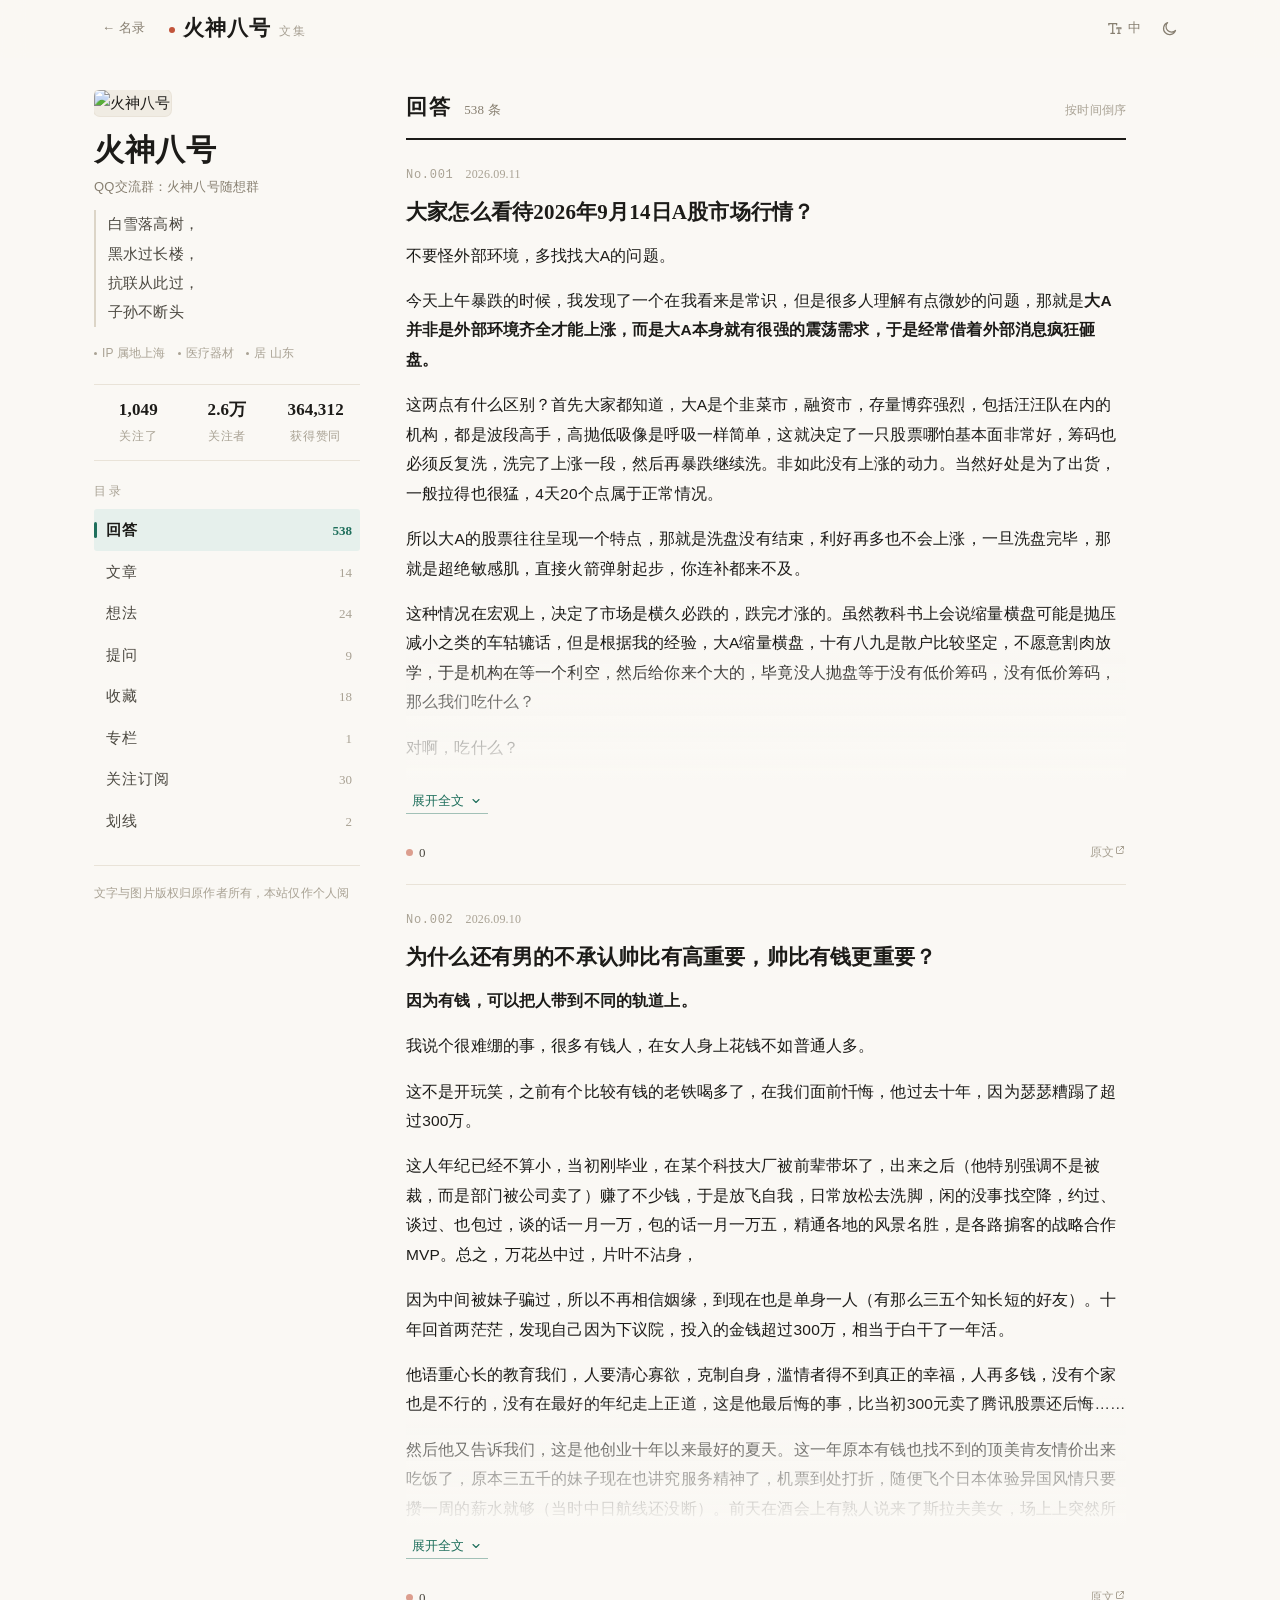
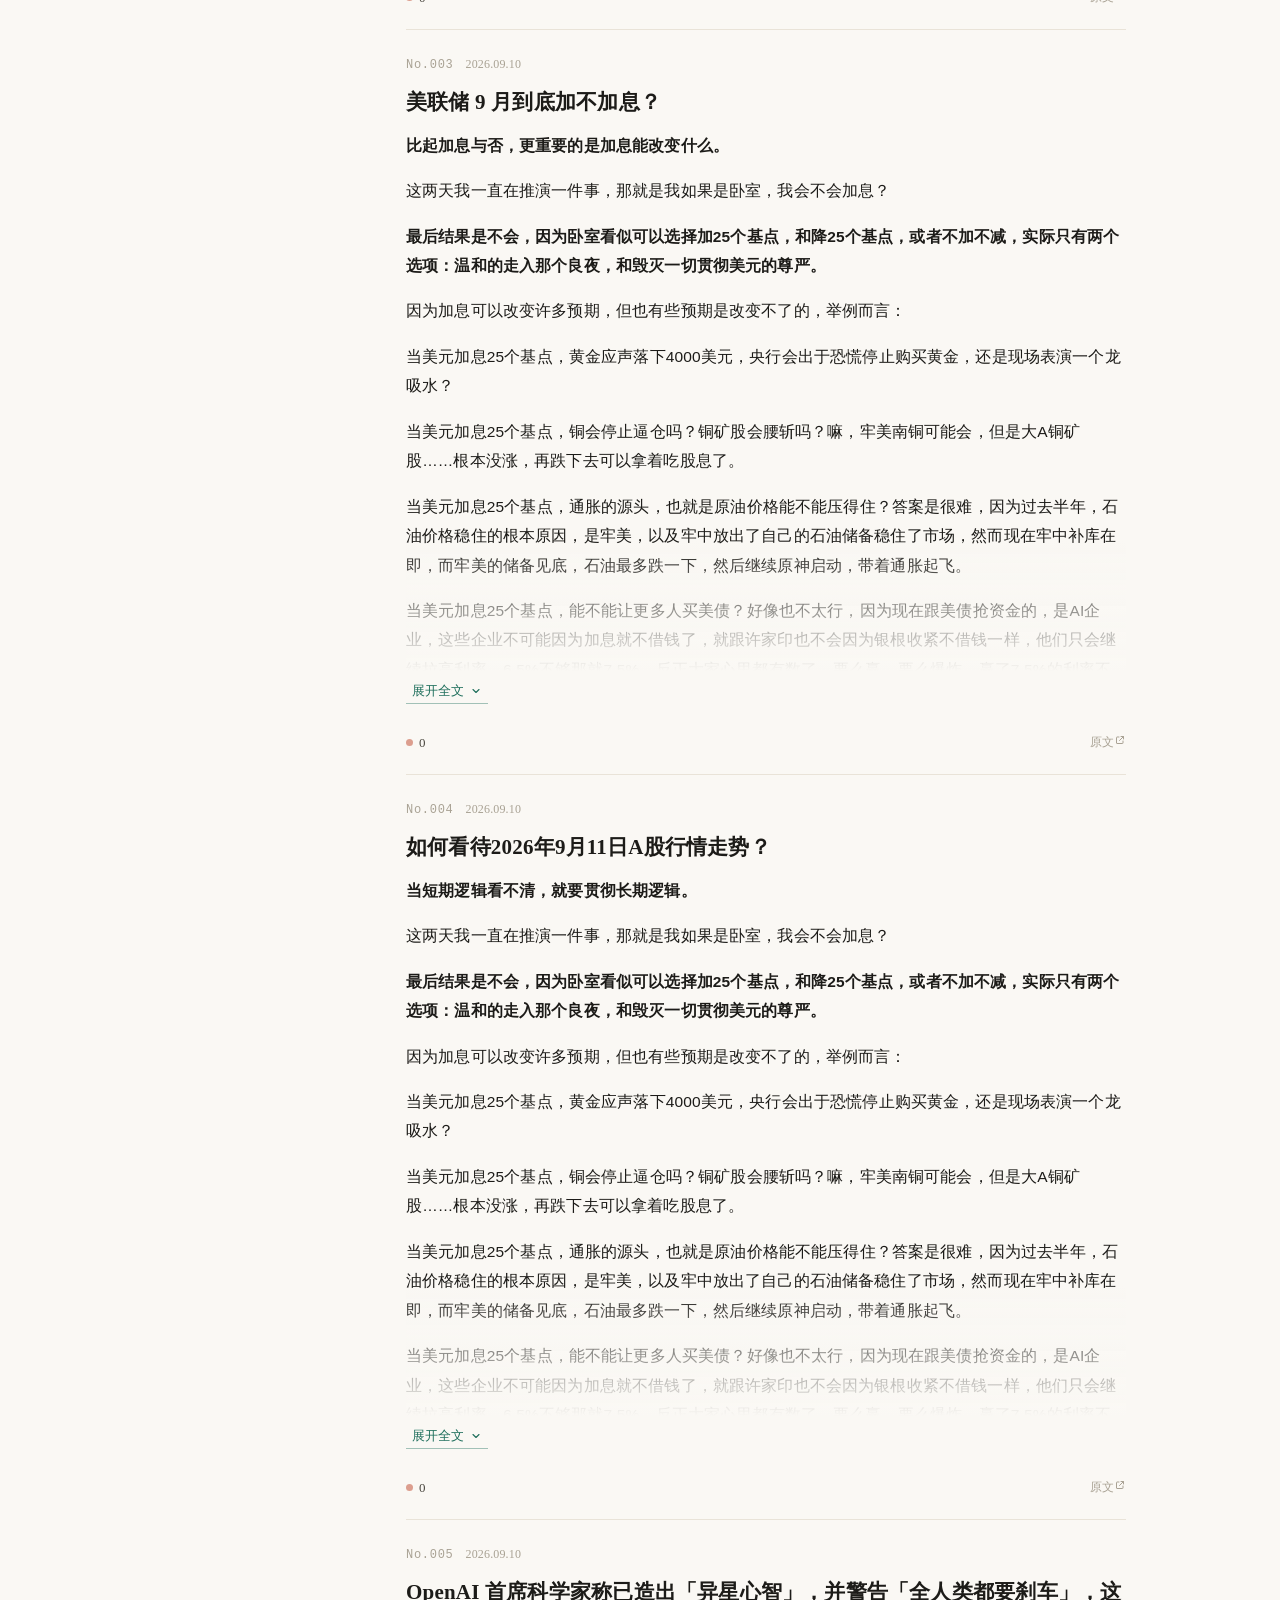
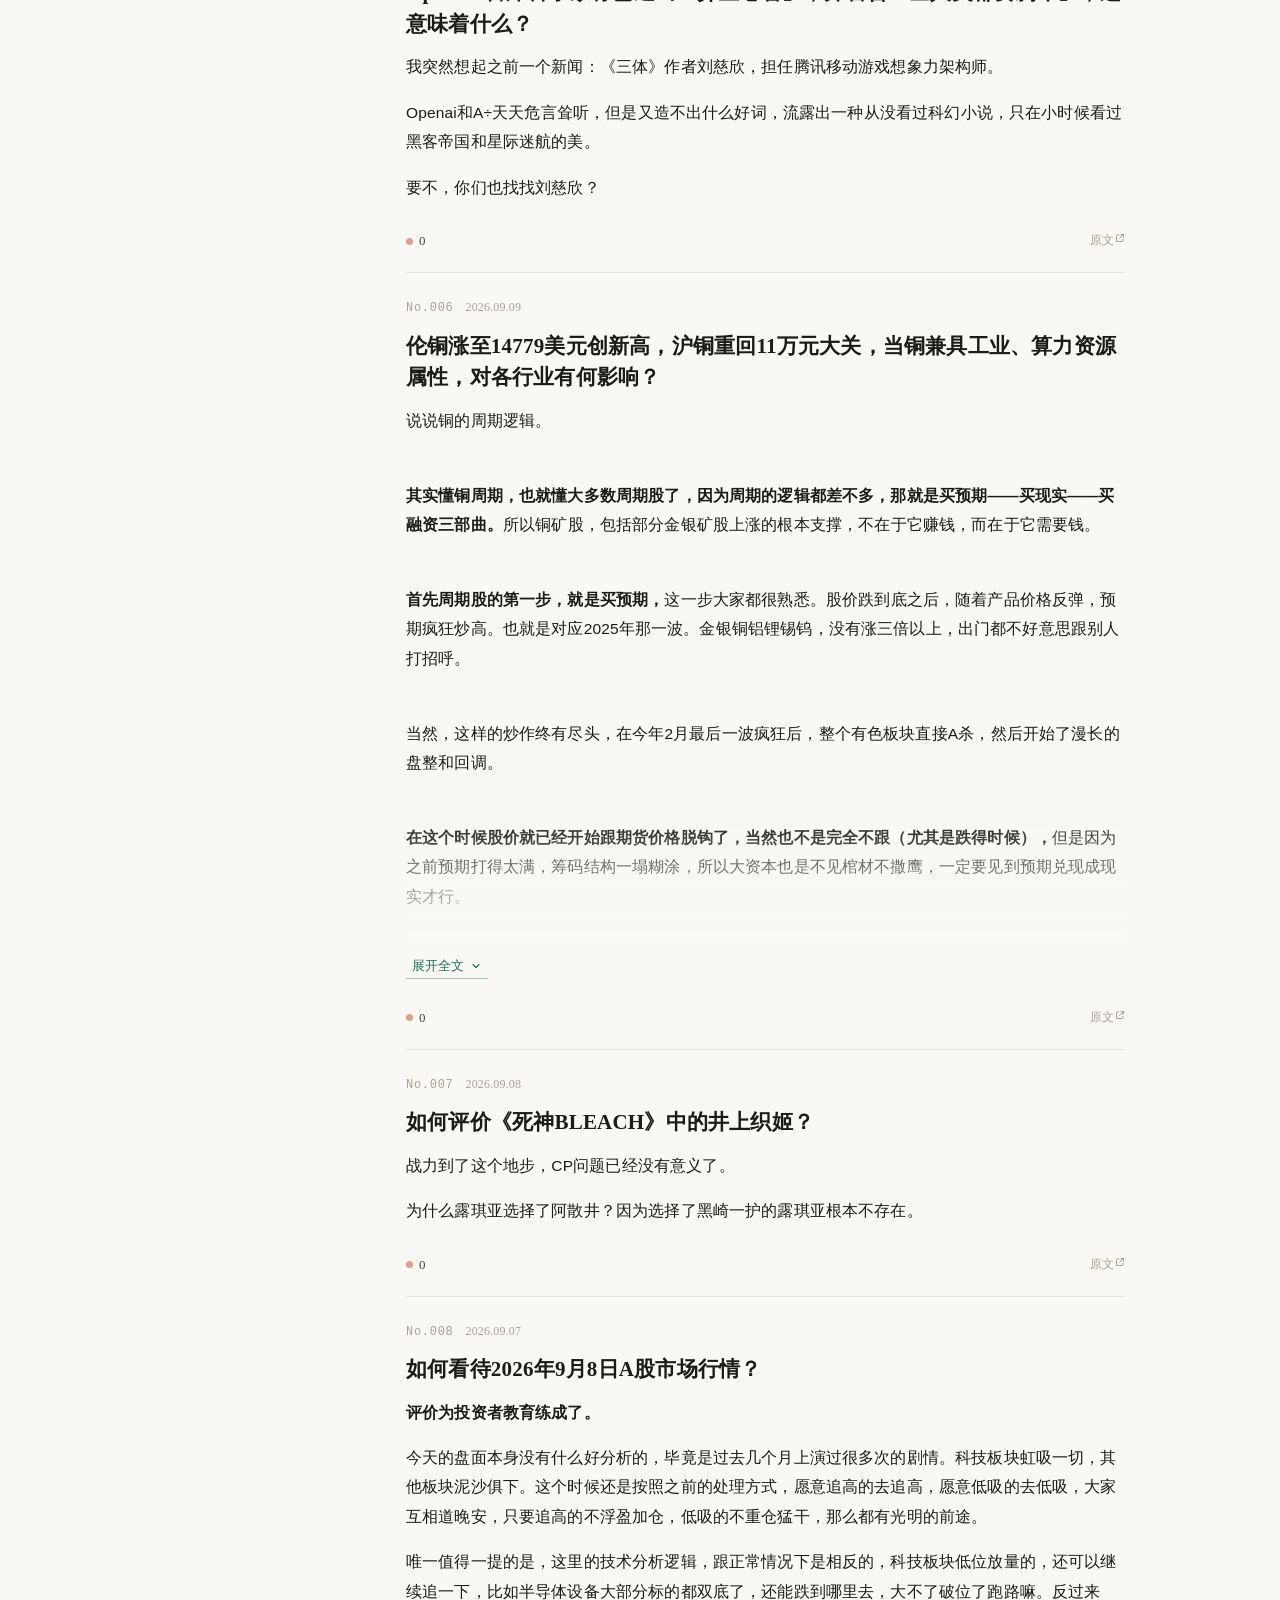
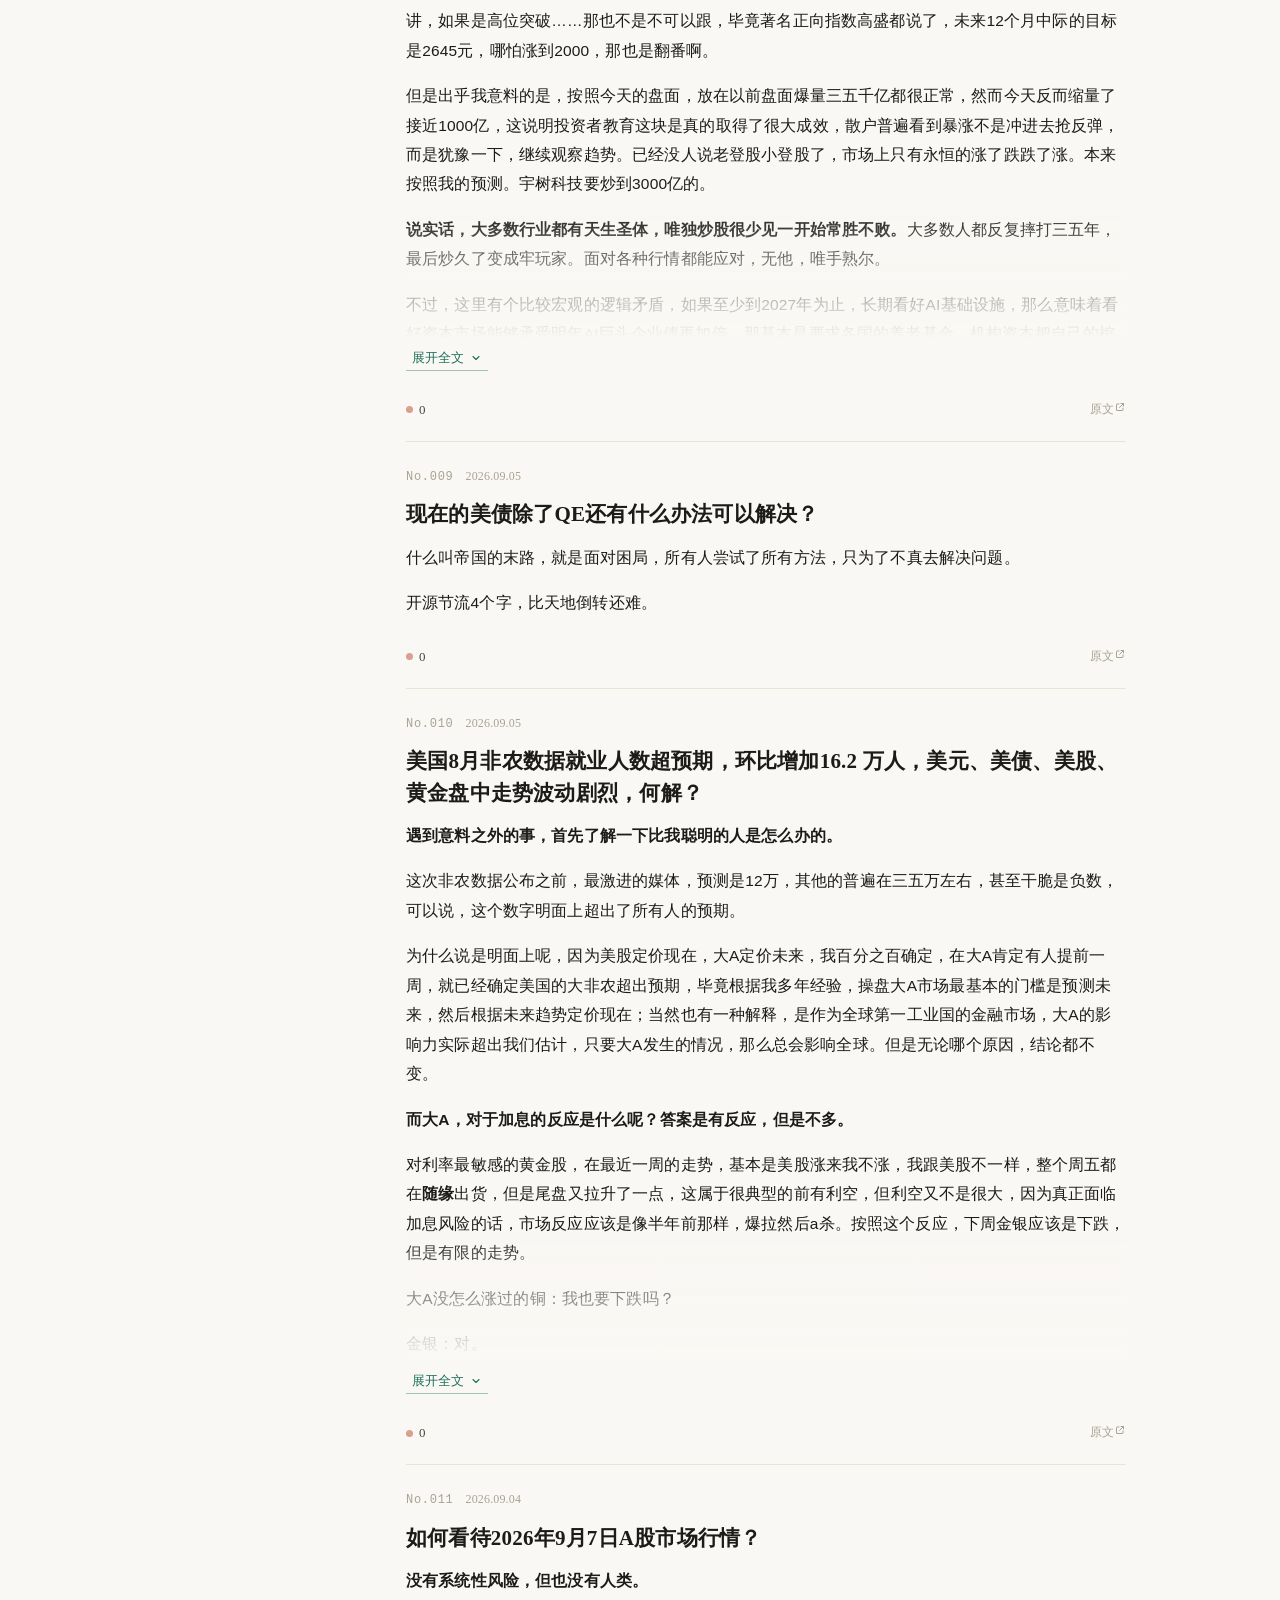
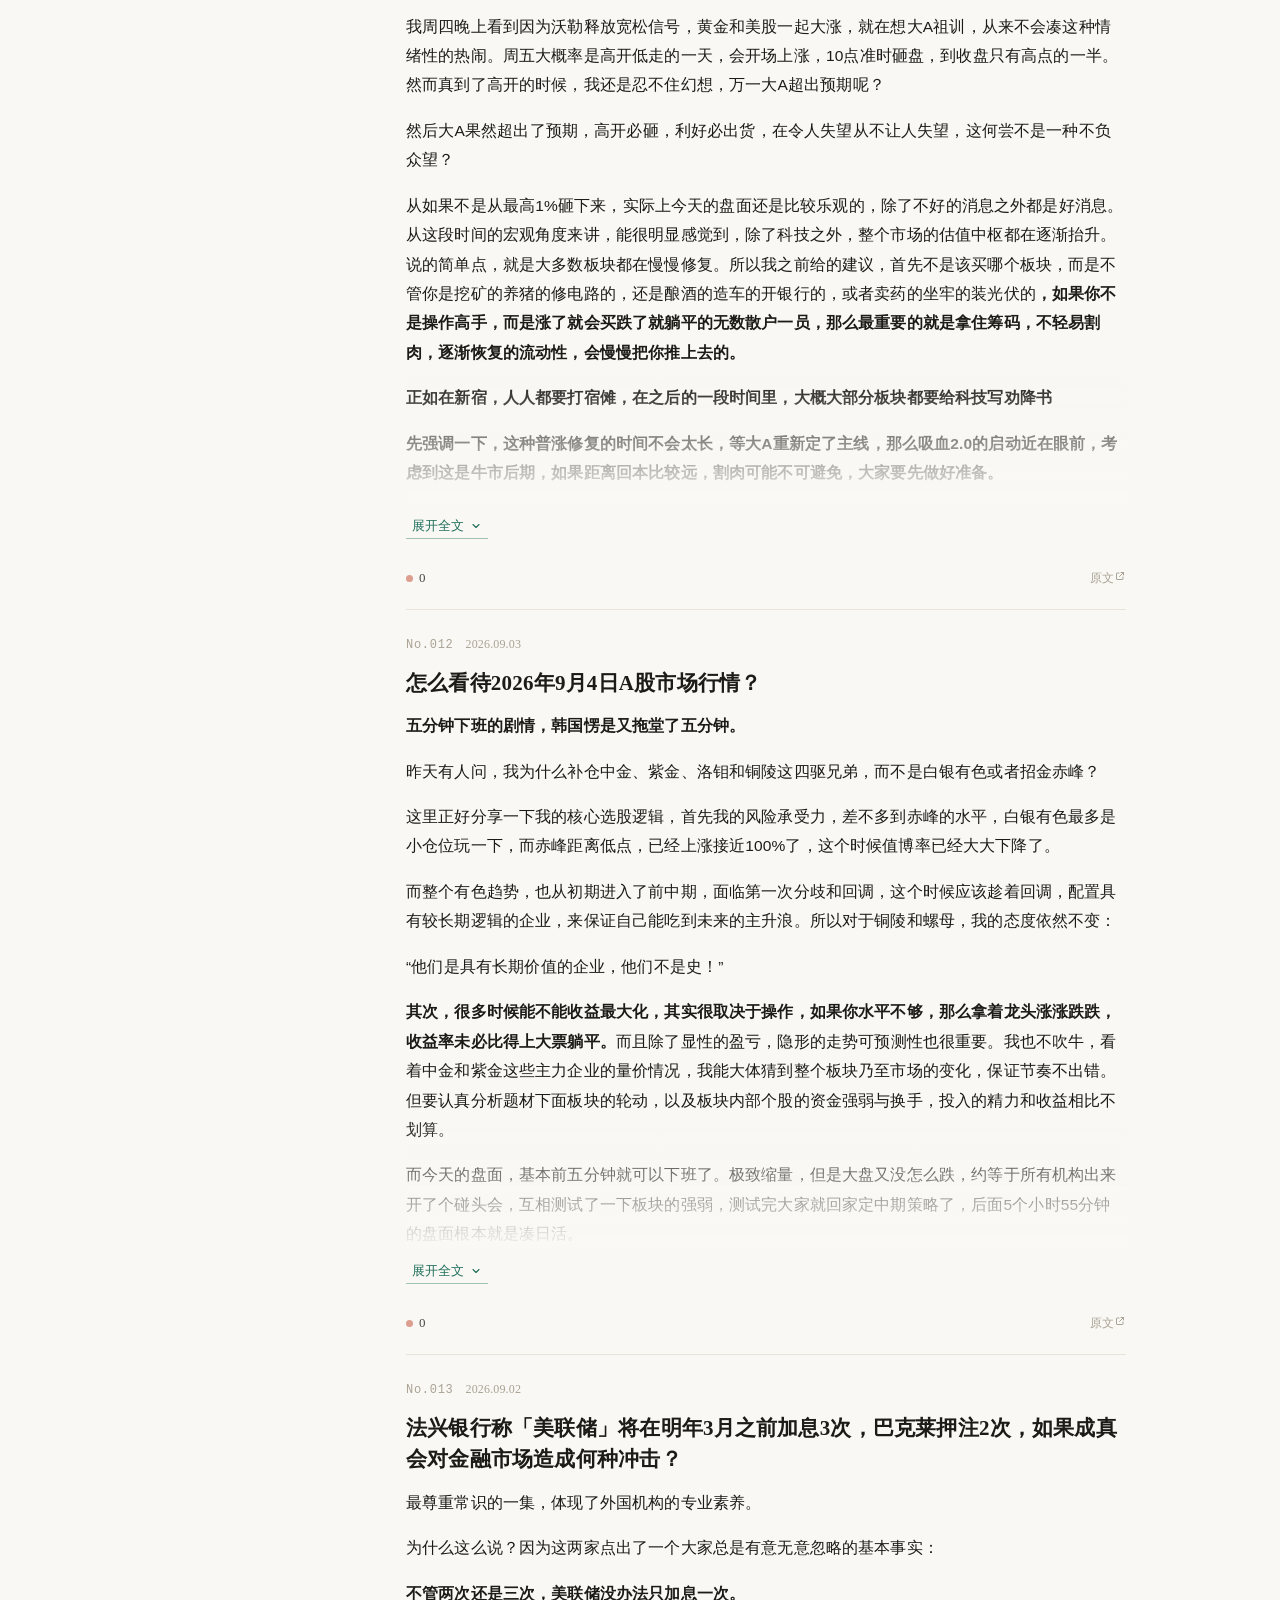
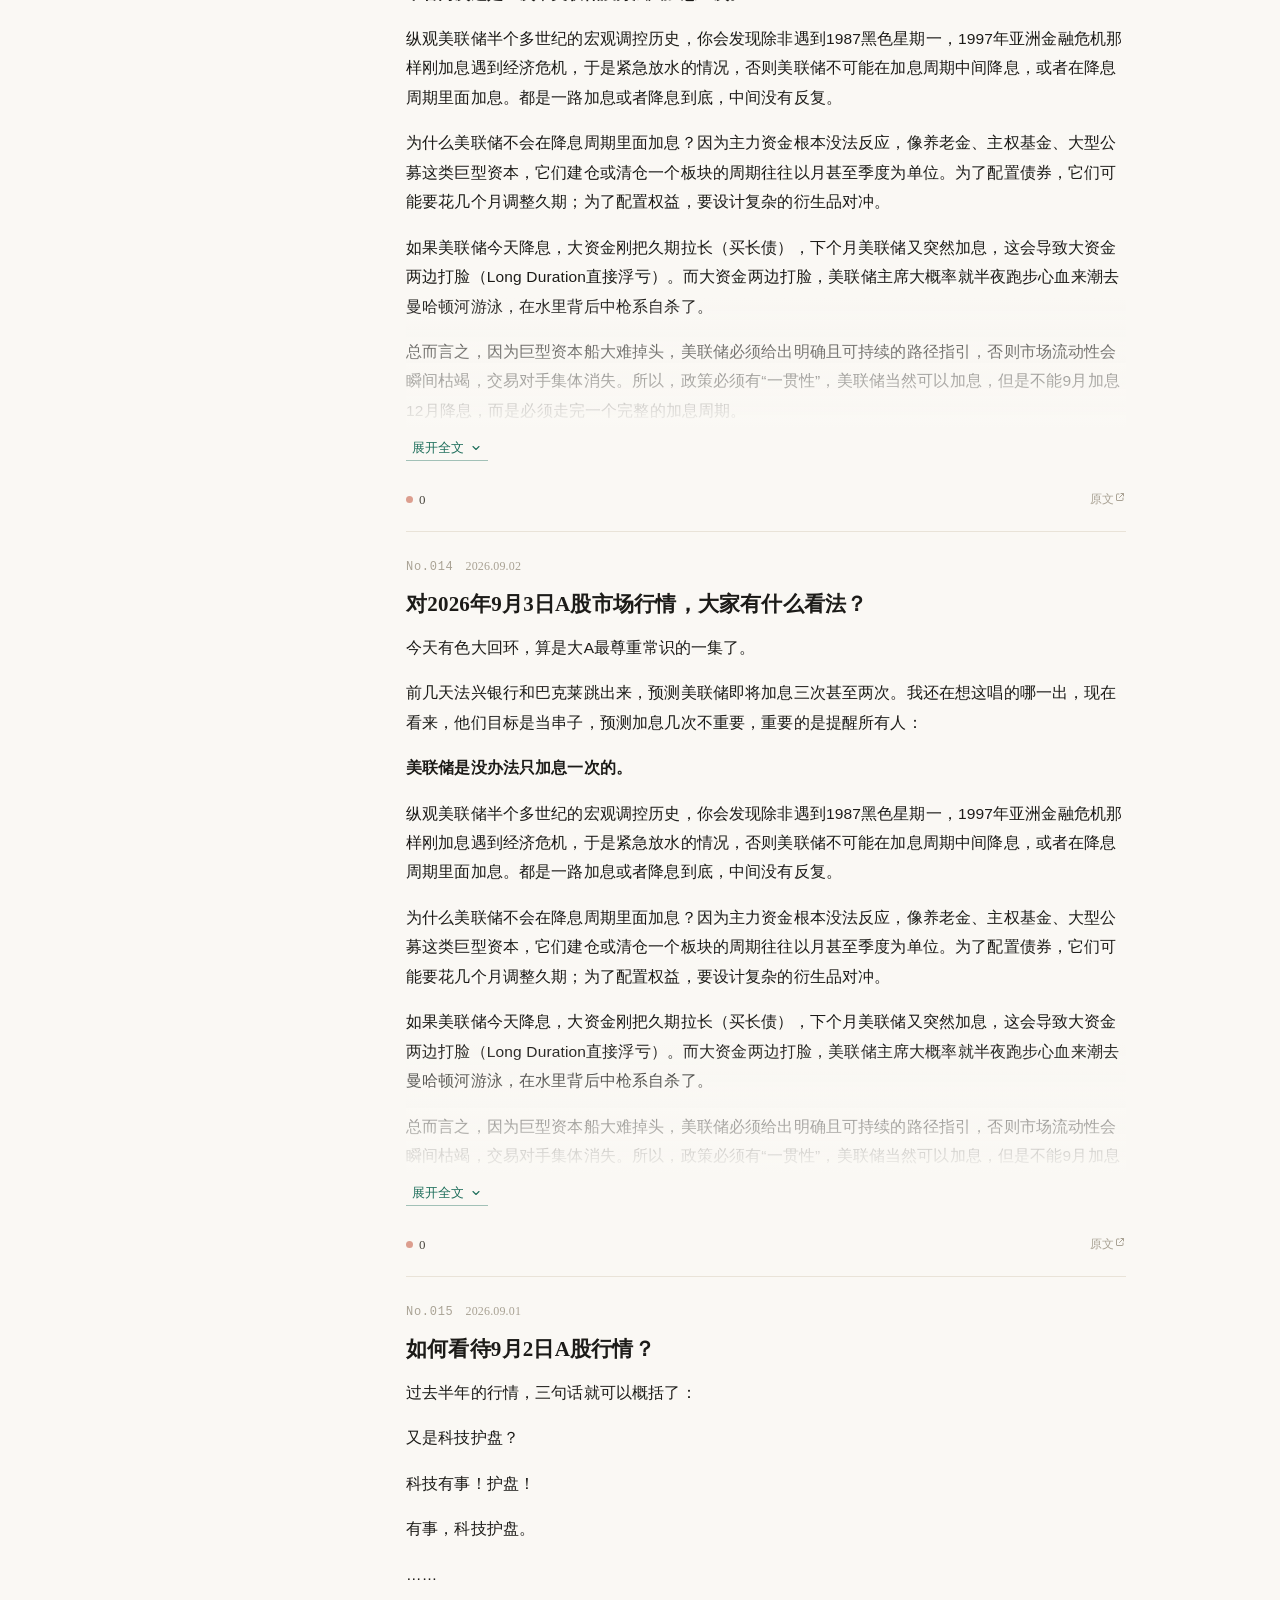
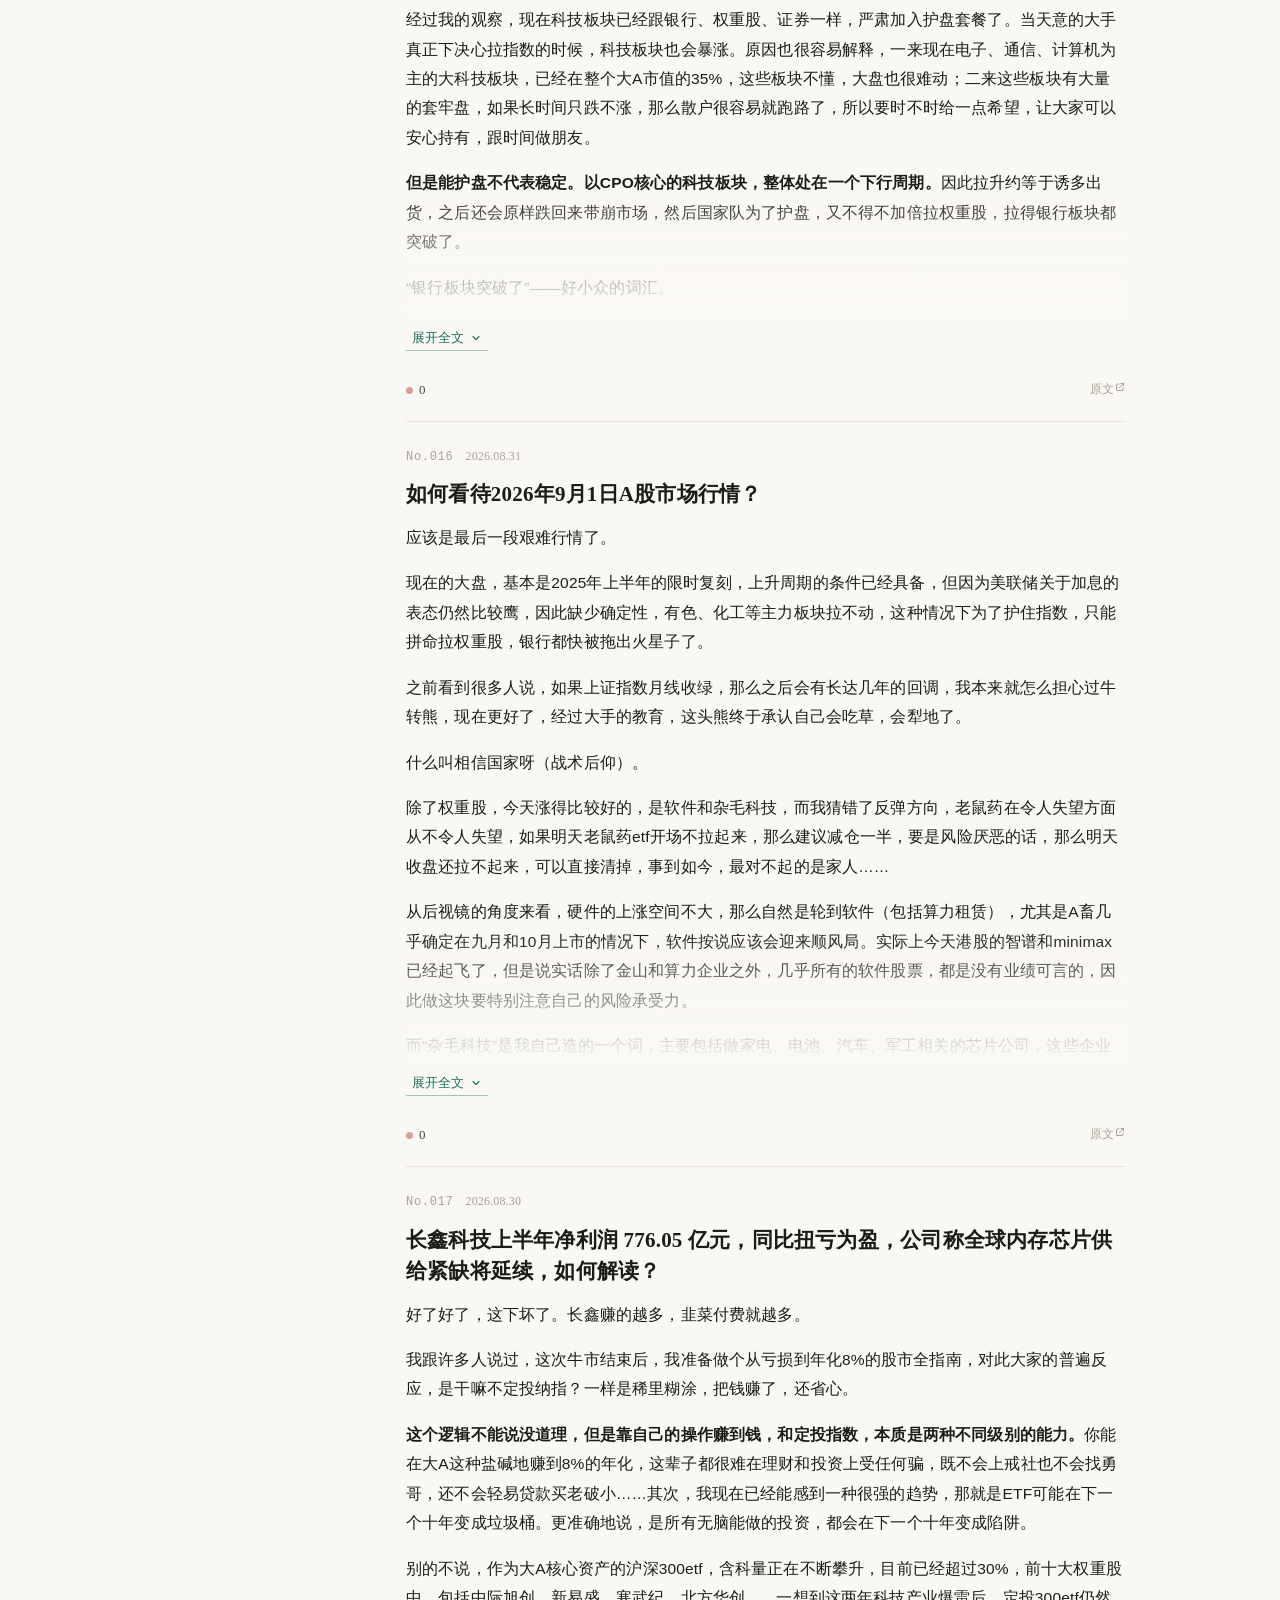
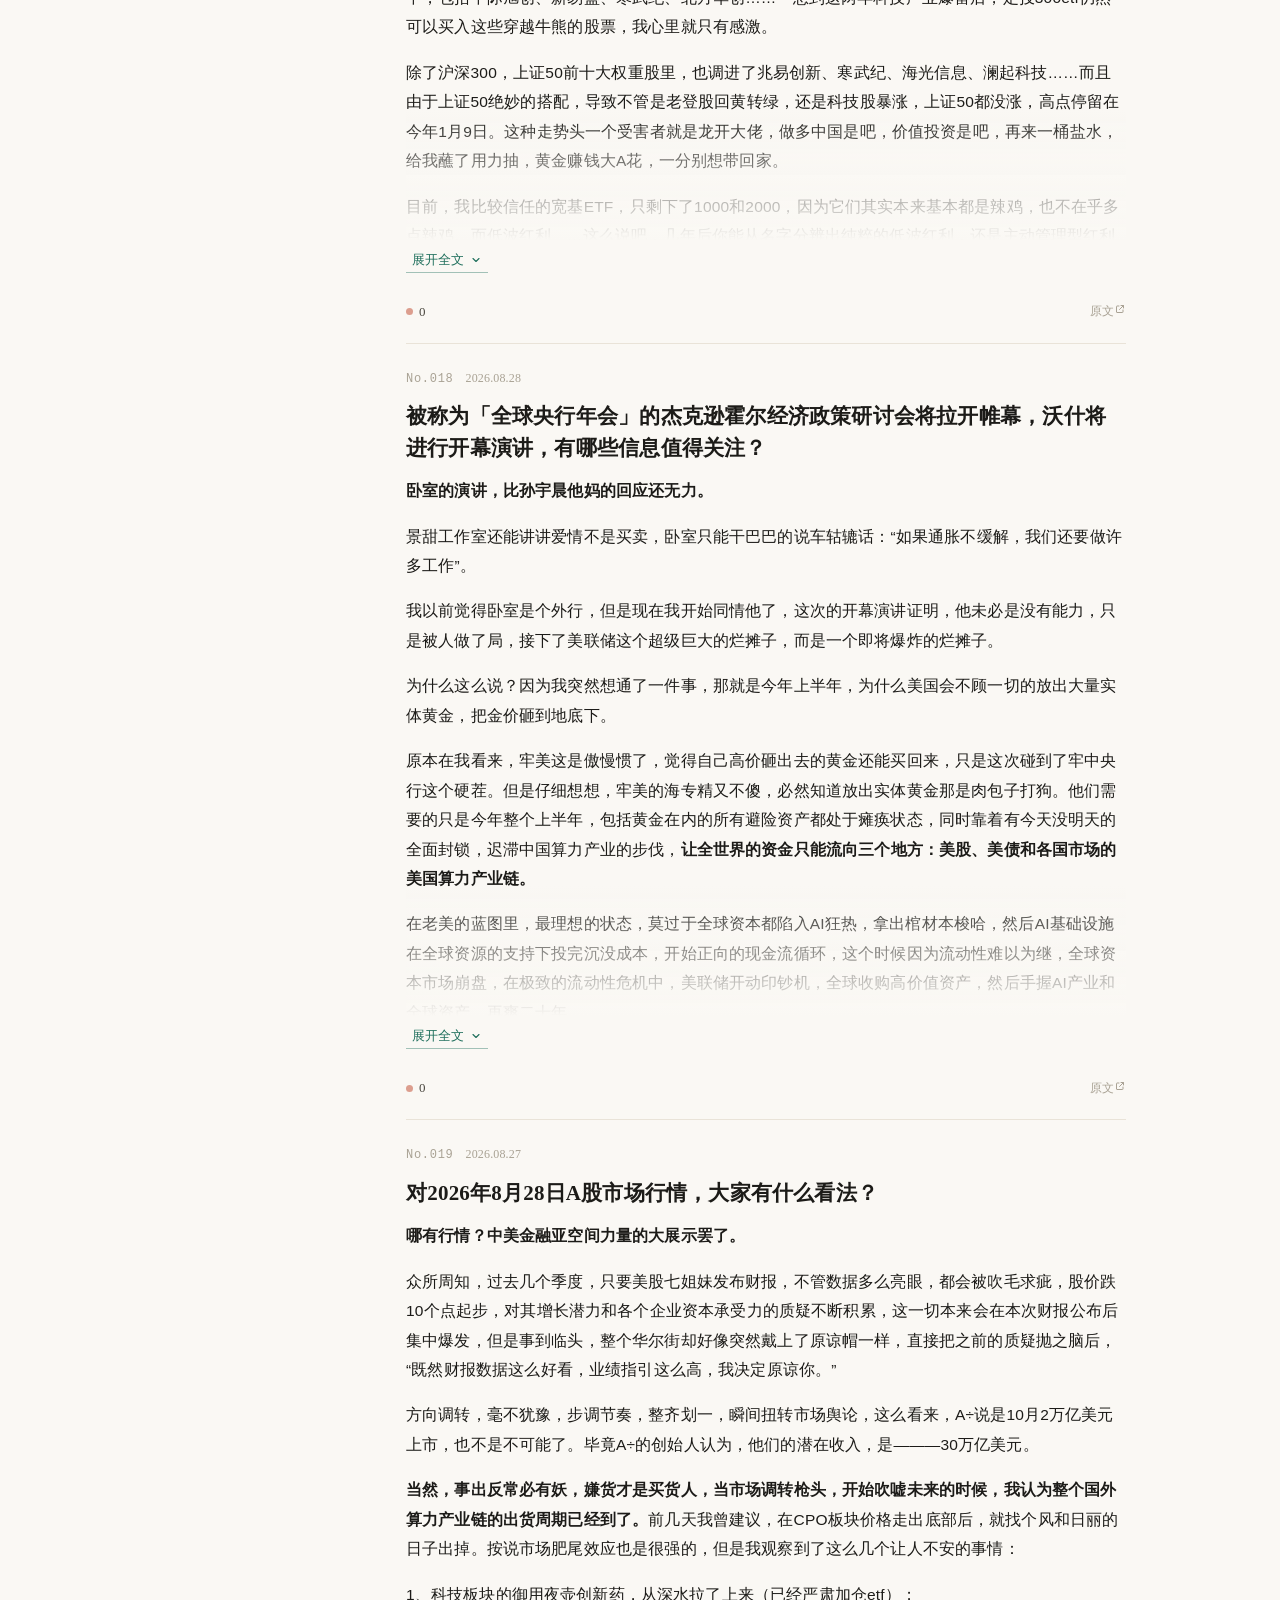
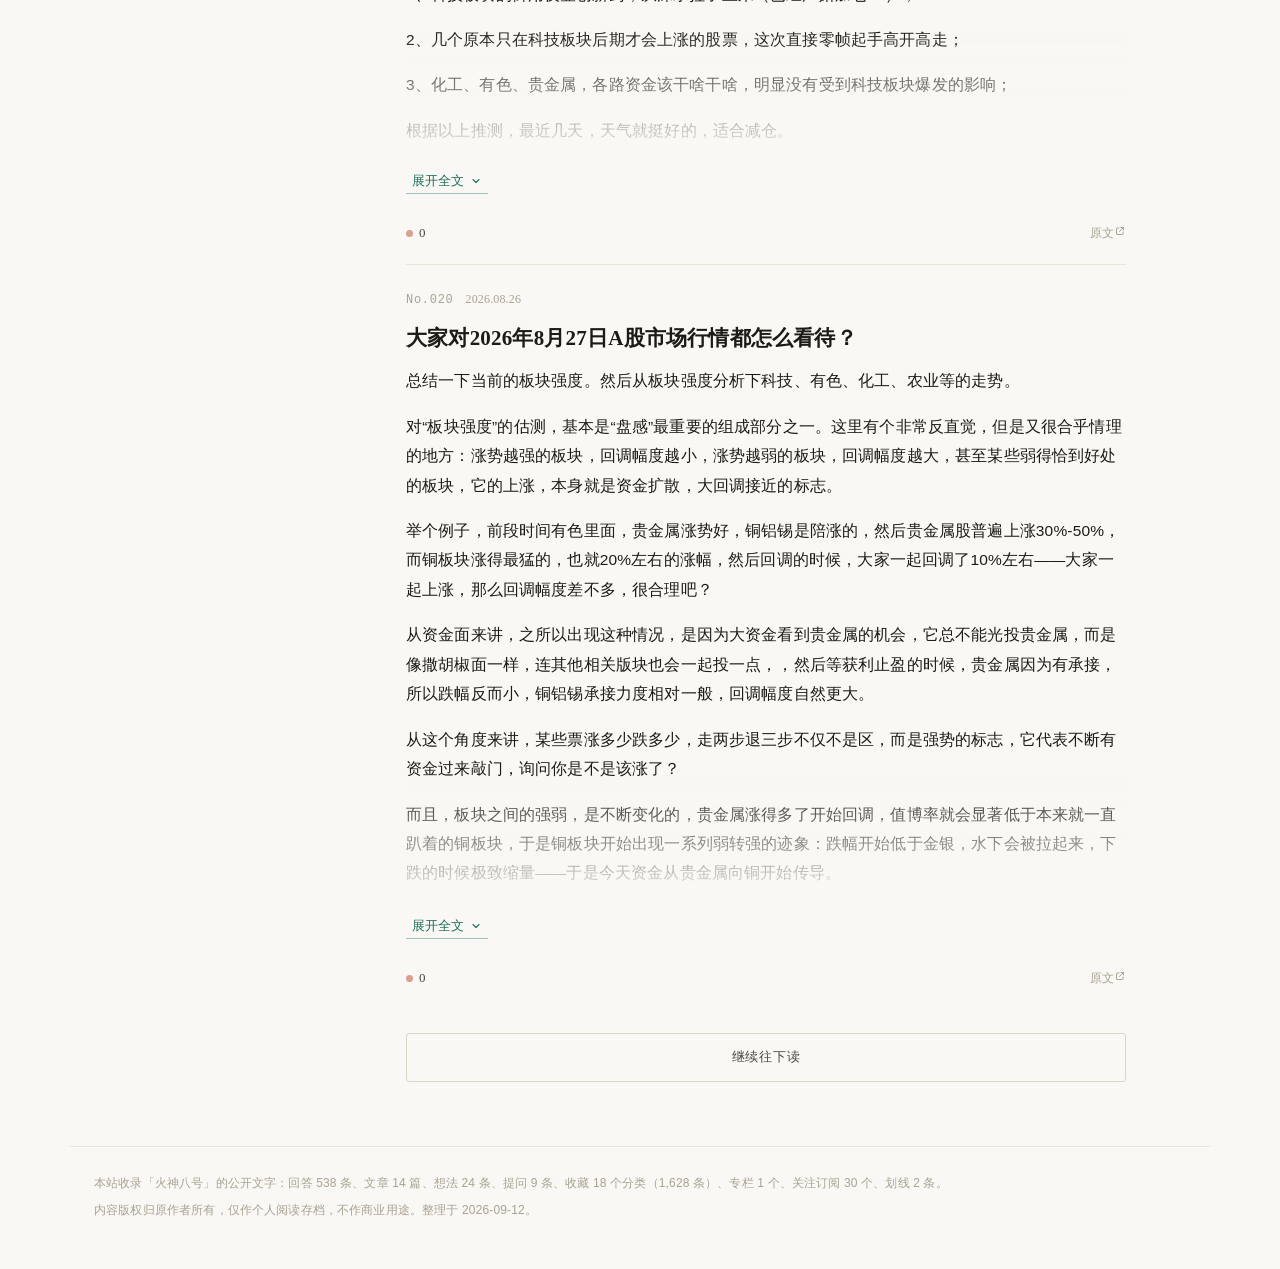
==== person.html @ 569ec460 "feat: 改为多人档案库 —— 新增名录门户页，个人页迁至 person.html?u=<slug>" ====
<!DOCTYPE html>
<html lang="zh-CN">
<head>
<meta charset="UTF-8">
<meta name="viewport" content="width=device-width, initial-scale=1, viewport-fit=cover">
<meta name="referrer" content="no-referrer">
<meta name="color-scheme" content="light dark">
<meta name="description" content="文集 —— 收录作者的文字作品存档：回答、文章、想法、提问、收藏、专栏、关注订阅、划线。">
<title>文集</title>
<link rel="preconnect" href="https://picx.zhimg.com" crossorigin>
<link rel="preconnect" href="https://pic1.zhimg.com" crossorigin>
<link rel="preconnect" href="https://pica.zhimg.com" crossorigin>
<link rel="preconnect" href="https://pic4.zhimg.com" crossorigin>
<link rel="icon" href="data:image/svg+xml,<svg xmlns='http://www.w3.org/2000/svg' viewBox='0 0 32 32'><rect width='32' height='32' rx='7' fill='%231f6f5c'/><text x='16' y='23' font-size='19' font-family='Songti SC,serif' font-weight='600' fill='%23faf8f4' text-anchor='middle'>文</text></svg>">
<link rel="stylesheet" href="assets/site.css?v=2be3f9d1">
<script>
  /* 首屏前定好主题与字号，避免闪变 */
  (function () {
    var h = document.documentElement;
    try {
      var t = localStorage.getItem('wj-theme');
      if (t !== 'paper' && t !== 'night') {
        t = window.matchMedia && window.matchMedia('(prefers-color-scheme: dark)').matches ? 'night' : 'paper';
      }
      h.setAttribute('data-theme', t);
      var s = localStorage.getItem('wj-size');
      h.setAttribute('data-size', (s === 's' || s === 'm' || s === 'l') ? s : 'm');
    } catch (e) {
      h.setAttribute('data-theme', 'paper');
      h.setAttribute('data-size', 'm');
    }
  })();
</script>
</head>
<body>
<a class="SkipLink" href="#panels">跳到正文</a>

<div class="Body" id="body">
  <aside class="Rail" aria-hidden="true">
    <div class="Rail-headline">正在展开…</div>
  </aside>
  <main class="Main">
    <div id="panels">
      <div>
        <div class="Skeleton"><div class="Sk t"></div><div class="Sk"></div><div class="Sk"></div><div class="Sk"></div></div>
        <div class="Skeleton"><div class="Sk t"></div><div class="Sk"></div><div class="Sk"></div><div class="Sk"></div></div>
      </div>
    </div>
  </main>
</div>

<noscript>
  <div style="max-width:560px;margin:80px auto;padding:0 24px">
    <div class="Quiet">
      <h3>需要启用 JavaScript</h3>
      <p>本站的内容由脚本读取数据文件后排版呈现，请启用 JavaScript 再刷新。</p>
    </div>
  </div>
</noscript>

<script src="assets/app.js?v=2c0d1674"></script>
</body>
</html>
---- assets/site.css ----
/* ============================================================
   火神八号 · 文集
   设计：把长期输出当成一本可以翻阅的书来排版 —— 暖纸底色、
   衬线题名、条目编号、左侧目录栏、细线分隔而非卡片堆叠。
   强调色取松墨绿，极少量朱砂点睛。
   ============================================================ */

:root {
  /* 字体：题名 / 数字用衬线，正文用无衬线保证屏读舒适 */
  --serif: "Songti SC", "Source Han Serif SC", "Noto Serif CJK SC", "STSong", SimSun, Georgia, serif;
  --sans: -apple-system, BlinkMacSystemFont, "Segoe UI", "PingFang SC", "Hiragino Sans GB",
    "Microsoft YaHei", "Source Han Sans SC", "Noto Sans CJK SC", sans-serif;
  --mono: "SFMono-Regular", Consolas, "Liberation Mono", Menlo, monospace;

  --t-xs: 12px;
  --t-sm: 13px;
  --t-base: 14px;
  --t-md: 15px;
  --t-lg: 17px;
  --t-xl: 21px;
  --t-2xl: 30px;
  --t-3xl: 40px;

  --lh-copy: 1.9;
  --read: 15.5px;          /* 正文基准，可由字号按钮改写 */

  --s1: 4px;  --s2: 8px;   --s3: 12px;  --s4: 16px;
  --s5: 20px; --s6: 24px;  --s7: 32px;  --s8: 44px; --s9: 64px;

  --r: 3px;
  --r-lg: 6px;
  --r-full: 999px;

  --ease: cubic-bezier(.22, 1, .36, 1);
  --d1: 140ms;
  --d2: 240ms;
  --d3: 420ms;

  --rail: 268px;
  --page: 1140px;
  --topbar: 58px;
}

/* 主题：暖纸（默认） */
html[data-theme="paper"] {
  --bg: #faf8f4;
  --bg-2: #f3efe7;
  --card: #ffffff;
  --line: #e9e3d8;
  --line-2: #dcd5c7;
  --ink: #1c1b18;
  --ink-2: #4b4840;
  --ink-3: #877f70;
  --ink-4: #a9a294;
  --accent: #1f6f5c;
  --accent-soft: #e6f0ec;
  --seal: #c2543a;
  --img-bg: #f0ece3;
  --scrim: rgba(250, 248, 244, .92);
  --sel: rgba(31, 111, 92, .18);
  color-scheme: light;
}

/* 主题：夜读 */
html[data-theme="night"] {
  --bg: #151412;
  --bg-2: #1b1a17;
  --card: #1e1d1a;
  --line: #2e2c27;
  --line-2: #3b3831;
  --ink: #e9e4da;
  --ink-2: #bdb7ab;
  --ink-3: #8d877b;
  --ink-4: #6e6960;
  --accent: #74c2a8;
  --accent-soft: rgba(116, 194, 168, .13);
  --seal: #dd7a5c;
  --img-bg: #262420;
  --scrim: rgba(21, 20, 18, .92);
  --sel: rgba(116, 194, 168, .24);
  color-scheme: dark;
}

/* 字号档位 */
html[data-size="s"] { --read: 14px; }
html[data-size="m"] { --read: 15.5px; }
html[data-size="l"] { --read: 17px; }

/* ---------------- 基础 ---------------- */
*, *::before, *::after { box-sizing: border-box; }
html { -webkit-text-size-adjust: 100%; }

body {
  margin: 0;
  background: var(--bg);
  color: var(--ink);
  font: var(--t-md)/1.7 var(--sans);
  letter-spacing: .01em;
  -webkit-font-smoothing: antialiased;
  text-rendering: optimizeLegibility;
  transition: background-color var(--d2) var(--ease), color var(--d2) var(--ease);
}
::selection { background: var(--sel); }

a { color: inherit; text-decoration: none; }
button { font: inherit; color: inherit; cursor: pointer; background: none; border: 0; }
img { max-width: 100%; height: auto; }
h1, h2, h3 { margin: 0; font-weight: 600; }

:focus-visible { outline: 2px solid var(--accent); outline-offset: 3px; border-radius: var(--r); }
:focus:not(:focus-visible) { outline: none; }

* { scrollbar-width: thin; scrollbar-color: var(--line-2) transparent; }
*::-webkit-scrollbar { width: 9px; height: 9px; }
*::-webkit-scrollbar-thumb { background: var(--line-2); border-radius: var(--r-full); }
*::-webkit-scrollbar-thumb:hover { background: var(--ink-4); }

.SkipLink {
  position: absolute; left: -9999px; top: 0; z-index: 99;
  padding: var(--s2) var(--s4); background: var(--card);
  border: 1px solid var(--line-2); border-radius: var(--r);
}
.SkipLink:focus { left: var(--s4); top: var(--s2); }

/* ---------------- 顶部 ---------------- */
.Topbar {
  position: sticky; top: 0; z-index: 40; height: var(--topbar);
  background: var(--scrim);
  backdrop-filter: saturate(150%) blur(12px);
  border-bottom: 1px solid transparent;
  transition: border-color var(--d2) var(--ease);
}
.Topbar.is-stuck { border-bottom-color: var(--line); }
.Topbar-inner {
  max-width: var(--page); height: 100%; margin: 0 auto; padding: 0 var(--s6);
  display: flex; align-items: center; gap: var(--s4);
}
.Brand {
  font-family: var(--serif); font-size: var(--t-xl); font-weight: 600;
  letter-spacing: .04em; line-height: 1;
  display: flex; align-items: baseline; gap: var(--s2);
}
.Brand-dot { width: 6px; height: 6px; border-radius: 50%; background: var(--seal); flex: none; transform: translateY(-2px); }
.Brand-sub {
  font-family: var(--sans); font-size: var(--t-xs); font-weight: 400;
  color: var(--ink-4); letter-spacing: .18em;
}
.Topbar-sp { flex: 1; }
.Topbar-tools { display: flex; align-items: center; gap: var(--s1); }
.Tool {
  height: 32px; min-width: 32px; padding: 0 var(--s2);
  display: inline-flex; align-items: center; justify-content: center; gap: 5px;
  border-radius: var(--r); color: var(--ink-3); font-size: var(--t-sm);
  font-variant-numeric: tabular-nums;
  transition: background-color var(--d1) var(--ease), color var(--d1) var(--ease);
}
.Tool:hover { background: var(--bg-2); color: var(--ink); }
.Tool[aria-pressed="true"] { color: var(--accent); }

/* ---------------- 骨架 ---------------- */
.Body {
  max-width: var(--page); margin: 0 auto;
  padding: var(--s7) var(--s6) var(--s9);
  display: flex; gap: var(--s8); align-items: flex-start;
}

/* ---------------- 左栏目录 ---------------- */
.Rail {
  width: var(--rail); flex: none;
  position: sticky; top: calc(var(--topbar) + var(--s6));
  max-height: calc(100vh - var(--topbar) - var(--s7));
  overflow-y: auto; overscroll-behavior: contain;
  padding-right: 2px;
}
.Rail-avatar {
  width: 76px; height: 76px; border-radius: var(--r-lg);
  object-fit: cover; background: var(--img-bg);
  box-shadow: 0 0 0 1px var(--line);
}
.Rail-name {
  margin: var(--s4) 0 var(--s2);
  font-family: var(--serif); font-size: var(--t-2xl); font-weight: 600;
  letter-spacing: .02em; line-height: 1.2;
}
.Rail-headline { font-size: var(--t-sm); color: var(--ink-3); line-height: 1.75; }
.Rail-bio {
  margin-top: var(--s3); padding-left: var(--s3);
  border-left: 2px solid var(--line-2);
  font-family: var(--serif); font-size: var(--t-md); color: var(--ink-2); line-height: 1.95;
}
.Rail-facts { margin-top: var(--s4); display: flex; flex-wrap: wrap; gap: var(--s1) var(--s3); font-size: var(--t-xs); color: var(--ink-4); }
.Rail-facts span { display: inline-flex; align-items: center; gap: 5px; }
.Rail-facts i { width: 3px; height: 3px; border-radius: 50%; background: var(--ink-4); }

.Rail-metrics {
  margin-top: var(--s5); padding: var(--s3) 0;
  border-top: 1px solid var(--line); border-bottom: 1px solid var(--line);
  display: grid; grid-template-columns: repeat(3, 1fr); text-align: center;
}
.Rail-metric b {
  display: block; font-family: var(--serif); font-size: var(--t-lg);
  font-weight: 600; font-variant-numeric: tabular-nums; line-height: 1.5;
}
.Rail-metric span { font-size: var(--t-xs); color: var(--ink-4); letter-spacing: .06em; }

/* 栏目导航 */
.Nav { margin-top: var(--s5); }
.Nav-title {
  font-size: var(--t-xs); color: var(--ink-4);
  letter-spacing: .22em; text-transform: uppercase; margin-bottom: var(--s2);
}
.Nav-item {
  position: relative; width: 100%; text-align: left;
  display: flex; align-items: baseline; gap: var(--s2);
  padding: var(--s2) var(--s2) var(--s2) var(--s3);
  border-radius: var(--r); color: var(--ink-2);
  transition: color var(--d1) var(--ease), background-color var(--d1) var(--ease);
}
.Nav-item:hover { color: var(--ink); background: var(--bg-2); }
.Nav-item[aria-current="true"] { color: var(--ink); font-weight: 600; background: var(--accent-soft); }
.Nav-item[aria-current="true"]::before {
  content: ""; position: absolute; left: 0; top: 50%; transform: translateY(-50%);
  width: 3px; height: 16px; border-radius: 2px; background: var(--accent);
}
.Nav-name { font-size: var(--t-md); letter-spacing: .06em; }
.Nav-count {
  margin-left: auto; font-family: var(--serif); font-size: var(--t-sm);
  color: var(--ink-4); font-variant-numeric: tabular-nums;
}
.Nav-item[aria-current="true"] .Nav-count { color: var(--accent); }

.Colophon { margin-top: var(--s6); padding-top: var(--s4); border-top: 1px solid var(--line); font-size: var(--t-xs); color: var(--ink-4); line-height: 1.95; }
.Colophon a { color: var(--ink-3); border-bottom: 1px solid var(--line-2); }
.Colophon a:hover { color: var(--accent); border-bottom-color: var(--accent); }

/* ---------------- 主区 ---------------- */
.Main { flex: 1; min-width: 0; max-width: 720px; }
.SectionHead {
  display: flex; align-items: baseline; gap: var(--s3);
  padding-bottom: var(--s3); margin-bottom: var(--s6);
  border-bottom: 2px solid var(--ink);
}
.SectionHead h2 {
  font-family: var(--serif); font-size: var(--t-xl); font-weight: 600; letter-spacing: .1em;
}
.SectionHead .n {
  font-family: var(--serif); font-size: var(--t-sm); color: var(--ink-3);
  font-variant-numeric: tabular-nums;
}
.SectionHead .sp { flex: 1; }
.SectionHead .hint { font-size: var(--t-xs); color: var(--ink-4); }

/* ---------------- 条目 ---------------- */
.Entry { position: relative; padding: var(--s6) 0 var(--s5); border-top: 1px solid var(--line); }
.Entry:first-of-type { border-top: 0; padding-top: 0; }
.Entry::before {
  content: ""; position: absolute; left: -22px; top: var(--s6); bottom: var(--s5);
  width: 2px; border-radius: 2px; background: var(--accent);
  opacity: 0; transform: scaleY(.6); transform-origin: top;
  transition: opacity var(--d2) var(--ease), transform var(--d2) var(--ease);
}
.Entry:first-of-type::before { top: 0; }
.Entry:hover::before { opacity: .75; transform: scaleY(1); }

.Entry-head { display: flex; align-items: baseline; gap: var(--s3); margin-bottom: var(--s3); }
.Entry-no {
  flex: none; font-family: var(--mono); font-size: var(--t-xs);
  color: var(--ink-4); letter-spacing: .06em;
}
.Entry-date { font-family: var(--serif); font-size: var(--t-xs); color: var(--ink-4); font-variant-numeric: tabular-nums; }
.Entry-head .sp { flex: 1; }

.Entry-title {
  margin-bottom: var(--s3);
  font-family: var(--serif); font-size: var(--t-xl); font-weight: 600;
  line-height: 1.5; letter-spacing: .01em;
}
.Entry-title a { transition: color var(--d1) var(--ease); }
.Entry-title a:hover { color: var(--accent); }

.Entry-source {
  margin-bottom: var(--s3); padding-left: var(--s3);
  border-left: 2px solid var(--line-2);
  font-size: var(--t-sm); color: var(--ink-3);
}
.Entry-source a { color: var(--ink-2); }
.Entry-source a:hover { color: var(--accent); }

/* 正文排版 */
.Copy { font-size: var(--read); line-height: var(--lh-copy); color: var(--ink); overflow-wrap: break-word; }
.Copy > *:last-child { margin-bottom: 0; }
.Copy p { margin: 0 0 var(--s4); }
.Copy h2 { font-family: var(--serif); font-size: 1.24em; margin: var(--s6) 0 var(--s3); letter-spacing: .02em; }
.Copy h3 { font-family: var(--serif); font-size: 1.1em; margin: var(--s5) 0 var(--s3); }
.Copy strong, .Copy b { font-weight: 600; }
.Copy blockquote {
  margin: var(--s4) 0; padding: var(--s2) 0 var(--s2) var(--s4);
  border-left: 2px solid var(--accent);
  font-family: var(--serif); color: var(--ink-2);
}
.Copy ul, .Copy ol { margin: 0 0 var(--s4); padding-left: var(--s6); }
.Copy li { margin-bottom: 6px; }
.Copy li::marker { color: var(--ink-4); }
.Copy img { display: block; margin: var(--s4) auto; border-radius: var(--r); background: var(--img-bg); }
.Copy figure { margin: var(--s5) 0; }
.Copy figcaption { margin-top: var(--s2); font-size: var(--t-xs); color: var(--ink-4); text-align: center; }
.Copy code {
  font-family: var(--mono); font-size: .88em; padding: 1px 5px;
  border-radius: var(--r); background: var(--bg-2); color: var(--ink-2);
}
.Copy pre {
  margin: var(--s4) 0; padding: var(--s3) var(--s4); overflow-x: auto;
  background: var(--bg-2); border: 1px solid var(--line); border-radius: var(--r);
}
.Copy pre code { padding: 0; background: none; }
.Copy hr { border: 0; height: 1px; background: var(--line); margin: var(--s6) 0; }
.Copy table { border-collapse: collapse; margin: var(--s4) 0; font-size: .94em; }
.Copy th, .Copy td { border: 1px solid var(--line-2); padding: 6px 10px; }
.Copy th { background: var(--bg-2); font-weight: 600; }
.Copy a { color: var(--accent); border-bottom: 1px solid color-mix(in oklab, var(--accent) 35%, transparent); }
.Copy a:hover { border-bottom-color: var(--accent); }

/* 长图收起 */
.Tall { position: relative; display: block; margin: var(--s4) 0; max-height: 500px; overflow: hidden; border-radius: var(--r); }
.Tall img { margin: 0; border-radius: 0; }
.Tall::after {
  content: ""; position: absolute; inset: auto 0 0 0; height: 90px;
  background: linear-gradient(color-mix(in oklab, var(--card) 0%, transparent), var(--card));
  pointer-events: none;
}
html[data-theme="night"] .Tall::after { background: linear-gradient(rgba(30,29,26,0), var(--card)); }
.Tall-tip {
  position: absolute; left: 50%; bottom: var(--s3); transform: translateX(-50%); z-index: 1;
  padding: 2px 10px; border-radius: var(--r-full);
  font-size: var(--t-xs); color: #fff; background: rgba(28, 27, 24, .6);
  opacity: 0; transition: opacity var(--d2) var(--ease);
}
.Tall:hover .Tall-tip { opacity: 1; }

/* 折叠 */
.Folded { position: relative; max-height: 540px; overflow: hidden; }
.Folded::after {
  content: ""; position: absolute; inset: auto 0 0 0; height: 130px;
  background: linear-gradient(rgba(255, 255, 255, 0), var(--bg));
  pointer-events: none;
}
html[data-theme="night"] .Folded::after { background: linear-gradient(rgba(21,20,18,0), var(--bg)); }
.Unfold {
  margin-top: var(--s2); display: inline-flex; align-items: center; gap: 6px;
  font-size: var(--t-sm); color: var(--accent);
  border-bottom: 1px solid color-mix(in oklab, var(--accent) 40%, transparent);
  transition: gap var(--d1) var(--ease);
}
.Unfold:hover { gap: 10px; }

/* 条目页脚 */
.Entry-foot {
  margin-top: var(--s4); padding-top: var(--s3);
  display: flex; align-items: center; gap: var(--s4);
  font-size: var(--t-xs); color: var(--ink-4);
}
.Mark {
  display: inline-flex; align-items: center; gap: 6px;
  font-family: var(--serif); font-size: var(--t-sm); color: var(--ink-2);
  font-variant-numeric: tabular-nums;
}
.Mark i {
  width: 7px; height: 7px; border-radius: 50%;
  background: var(--seal); opacity: .55; transition: opacity var(--d1) var(--ease);
}
.Entry:hover .Mark i { opacity: 1; }
.Entry-foot .sp { flex: 1; }
.Entry-foot .src { color: var(--ink-4); border-bottom: 1px solid transparent; }
.Entry-foot .src:hover { color: var(--accent); border-bottom-color: var(--accent); }

/* ---------------- 集萃（分类卡片） ---------------- */
.Shelf { display: grid; grid-template-columns: repeat(2, 1fr); gap: var(--s4) var(--s5); }
.Shelf-item {
  display: flex; flex-direction: column; gap: var(--s1);
  padding: var(--s4) 0 var(--s4) var(--s4);
  border-left: 1px solid var(--line);
  transition: border-color var(--d2) var(--ease), transform var(--d2) var(--ease);
}
.Shelf-item:hover { border-color: var(--accent); transform: translateX(2px); }
.Shelf-name { font-family: var(--serif); font-size: var(--t-lg); font-weight: 600; line-height: 1.5; }
.Shelf-item:hover .Shelf-name { color: var(--accent); }
.Shelf-desc { font-size: var(--t-sm); color: var(--ink-3); line-height: 1.7; }
.Shelf-meta { margin-top: var(--s1); font-size: var(--t-xs); color: var(--ink-4); font-variant-numeric: tabular-nums; }

/* 集萃内条目 */
.Pick { padding: var(--s4) 0; border-top: 1px solid var(--line); }
.Pick:first-of-type { border-top: 0; }
.Pick-name { font-family: var(--serif); font-size: var(--t-md); font-weight: 600; line-height: 1.6; }
.Pick-name a:hover { color: var(--accent); }
.Pick-meta { margin-top: 3px; font-size: var(--t-xs); color: var(--ink-4); font-variant-numeric: tabular-nums; }
.Pick-text {
  margin: var(--s2) 0 0; font-size: var(--t-sm); color: var(--ink-3); line-height: 1.75;
  display: -webkit-box; -webkit-line-clamp: 3; -webkit-box-orient: vertical; overflow: hidden;
}

/* ---------------- 摘录 ---------------- */
.Excerpt { padding: var(--s6) 0; border-top: 1px solid var(--line); }
.Excerpt:first-of-type { border-top: 0; padding-top: 0; }
.Excerpt blockquote {
  margin: 0; font-family: var(--serif); font-size: var(--t-lg);
  line-height: 1.95; color: var(--ink);
}
.Excerpt blockquote::before { content: "「"; color: var(--seal); }
.Excerpt blockquote::after { content: "」"; color: var(--seal); }
.Excerpt-from { margin-top: var(--s3); font-size: var(--t-sm); color: var(--ink-3); }
.Excerpt-from a { color: var(--ink-2); border-bottom: 1px solid var(--line-2); }
.Excerpt-from a:hover { color: var(--accent); border-bottom-color: var(--accent); }
.Excerpt-note { margin-top: 6px; font-size: var(--t-xs); color: var(--ink-4); font-variant-numeric: tabular-nums; }

/* ---------------- 状态 ---------------- */
.Skeleton { padding: var(--s6) 0; border-top: 1px solid var(--line); }
.Skeleton:first-of-type { border-top: 0; }
.Sk {
  height: 11px; margin-bottom: var(--s3); border-radius: 6px;
  background: linear-gradient(90deg, var(--bg-2) 25%, var(--line) 37%, var(--bg-2) 63%);
  background-size: 400% 100%;
  animation: sk 1.6s var(--ease) infinite;
}
.Sk.t { height: 19px; width: 56%; }
.Sk:nth-child(2) { width: 96%; }
.Sk:nth-child(3) { width: 88%; }
.Sk:nth-child(4) { width: 62%; }
@keyframes sk { from { background-position: 100% 50%; } to { background-position: 0 50%; } }

.Quiet { padding: var(--s8) 0; text-align: center; color: var(--ink-3); }
.Quiet .mark {
  width: 34px; height: 34px; margin: 0 auto var(--s4);
  border: 1px solid var(--line-2); border-radius: 50%;
  display: grid; place-items: center; color: var(--ink-4);
}
.Quiet h3 { font-family: var(--serif); font-size: var(--t-lg); margin-bottom: 6px; color: var(--ink-2); }
.Quiet p { margin: 0; font-size: var(--t-sm); line-height: 1.8; }

.More {
  margin-top: var(--s6); padding: var(--s3) var(--s5);
  display: flex; align-items: center; justify-content: center; gap: var(--s2);
  width: 100%; border: 1px solid var(--line-2); border-radius: var(--r);
  font-size: var(--t-sm); color: var(--ink-2); letter-spacing: .06em;
  transition: border-color var(--d1) var(--ease), color var(--d1) var(--ease), background-color var(--d1) var(--ease);
}
.More:hover { border-color: var(--accent); color: var(--accent); background: var(--accent-soft); }
.More[disabled] { color: var(--ink-4); cursor: default; }
.More.is-back { justify-content: flex-start; margin-top: 0; margin-bottom: var(--s5); }

.Spin {
  width: 13px; height: 13px; border-radius: 50%;
  border: 2px solid var(--accent-soft); border-top-color: var(--accent);
  animation: spin .7s linear infinite;
}
@keyframes spin { to { transform: rotate(360deg); } }

.Fade { animation: fade var(--d3) var(--ease) both; }
@keyframes fade { from { opacity: 0; transform: translateY(5px); } to { opacity: 1; transform: none; } }

/* ---------------- 回到顶部 ---------------- */
.ToTop {
  position: fixed; right: var(--s6); bottom: var(--s6); z-index: 30;
  width: 38px; height: 38px; display: grid; place-items: center;
  background: var(--card); color: var(--ink-2);
  border: 1px solid var(--line-2); border-radius: 50%;
  opacity: 0; visibility: hidden; transform: translateY(8px);
  transition: opacity var(--d2) var(--ease), transform var(--d2) var(--ease),
    visibility var(--d2) var(--ease), color var(--d1) var(--ease), border-color var(--d1) var(--ease);
}
.ToTop.is-on { opacity: 1; visibility: visible; transform: none; }
.ToTop:hover { color: var(--accent); border-color: var(--accent); }

/* ---------------- 页脚 ---------------- */
.Foot {
  max-width: var(--page); margin: 0 auto; padding: var(--s6) var(--s6) var(--s8);
  border-top: 1px solid var(--line);
  font-size: var(--t-xs); color: var(--ink-4); line-height: 2;
}
.Foot p { margin: 0 0 3px; }
.Foot a { color: var(--ink-3); }
.Foot a:hover { color: var(--accent); }

/* ---------------- 响应式 ---------------- */
@media (max-width: 1080px) {
  .Body { flex-direction: column; gap: var(--s6); }
  .Rail { position: static; width: 100%; }
  .Main { max-width: none; }
  .Rail-metrics { max-width: 380px; }
  .Nav { display: flex; flex-wrap: wrap; gap: var(--s1); }
  .Nav-title { width: 100%; }
  .Nav-item { width: auto; padding-left: var(--s3); }
  .Nav-item[aria-current="true"]::before { display: none; }
}
@media (max-width: 720px) {
  .Topbar-inner, .Body, .Foot { padding-left: var(--s4); padding-right: var(--s4); }
  .Body { padding-top: var(--s5); padding-bottom: var(--s8); }
  .Brand-sub { display: none; }
  .Rail-avatar { width: 60px; height: 60px; }
  .Rail-name { font-size: 25px; }
  .Nav { flex-wrap: nowrap; overflow-x: auto; padding-bottom: var(--s1); }
  .Nav-item { white-space: nowrap; }
  .Nav-title { display: none; }
  .Shelf { grid-template-columns: 1fr; }
  .Entry-head { flex-wrap: wrap; gap: var(--s2); }
  .Entry::before { left: -12px; }
  .ToTop { right: var(--s4); bottom: var(--s4); }
  .Tool { height: 36px; }
}

@media (prefers-reduced-motion: reduce) {
  *, *::before, *::after {
    animation-duration: .01ms !important;
    animation-iteration-count: 1 !important;
    transition-duration: .01ms !important;
    scroll-behavior: auto !important;
  }
}

/* ============================================================
   动效层
   原则：只动 transform / opacity；统一曲线与时长；尊重减弱动效偏好。
   ============================================================ */

/* 阅读进度线（顶栏底部一条极细墨线） */
.Progress {
  position: fixed; left: 0; right: 0; top: 0; height: 2px; z-index: 70;
  background: var(--accent);
  transform: scaleX(0); transform-origin: 0 50%;
  opacity: 0;
  transition: opacity var(--d2) var(--ease);
  will-change: transform;
}
.Progress.is-on { opacity: .8; }

/* 题名 hover：下划线自左展开 */
.Entry-title a, .Shelf-name a, .Pick-name a {
  background-image: linear-gradient(var(--accent), var(--accent));
  background-size: 0% 1px; background-position: 0 94%; background-repeat: no-repeat;
  transition: background-size var(--d3) var(--ease), color var(--d1) var(--ease);
}
.Entry-title a:hover, .Shelf-name a:hover, .Pick-name a:hover { background-size: 100% 1px; }

/* 栏目标题：横线自左生长 */
.SectionHead { position: relative; }
.SectionHead::before {
  content: ""; position: absolute; left: 0; right: 0; bottom: -2px; height: 2px;
  background: var(--ink); transform: scaleX(0); transform-origin: 0 50%;
  animation: headIn var(--d3) var(--ease) 80ms both;
}
@keyframes headIn { to { transform: scaleX(1); } }

/* 目录激活标记：由中心展开 */
.Nav-item[aria-current="true"]::before { animation: markIn 360ms var(--ease); }
@keyframes markIn {
  from { transform: translateY(-50%) scaleY(.15); opacity: 0; }
  to   { transform: translateY(-50%) scaleY(1); opacity: 1; }
}

/* 条目逐条浮现 */
.Rise { animation: rise 520ms var(--ease) both; animation-delay: calc(var(--i, 0) * 44ms); }
@keyframes rise { from { opacity: 0; transform: translateY(11px); } to { opacity: 1; transform: none; } }

/* 图片载入淡入，避免突然弹出 */
.Copy img, .Rail-avatar, .Shelf-item img { opacity: 0; transition: opacity 480ms var(--ease); }
.Copy img.is-in, .Rail-avatar.is-in, .Shelf-item img.is-in { opacity: 1; }

/* 主题切换时的表面过渡（避免只有底色在变） */
.Topbar, .Rail, .Entry, .Excerpt, .Pick, .Foot, .Colophon, .Quiet, .Skeleton,
.Rail-avatar, .Rail-metrics, .SectionHead, .ToTop, .More {
  transition: background-color var(--d2) var(--ease),
              border-color var(--d2) var(--ease),
              color var(--d2) var(--ease);
}
.Foot, .Colophon { transition-duration: var(--d3); }

@media (prefers-reduced-motion: reduce) {
  .Rise, .SectionHead::before, .Nav-item[aria-current="true"]::before { animation: none !important; opacity: 1 !important; transform: none !important; }
  .Copy img, .Rail-avatar, .Shelf-item img { opacity: 1 !important; }
}

/* ============================================================
   名录（门户页）
   ============================================================ */
.Body--plain { display: block; }
.Main--wide { max-width: 880px; margin: 0 auto; }

.Crumb {
  flex: none; padding: 4px var(--s2); border-radius: var(--r);
  font-size: var(--t-sm); color: var(--ink-3); white-space: nowrap;
  transition: background-color var(--d1) var(--ease), color var(--d1) var(--ease);
}
.Crumb:hover { background: var(--bg-2); color: var(--accent); }

.Person {
  position: relative; display: flex; gap: var(--s5); align-items: flex-start;
  padding: var(--s6) 0 var(--s6) var(--s5);
  border-top: 1px solid var(--line);
}
.Person:first-of-type { border-top: 0; }
.Person::before {
  content: ""; position: absolute; left: 0; top: var(--s6); bottom: var(--s6);
  width: 2px; border-radius: 2px; background: var(--accent);
  opacity: 0; transform: scaleY(.55); transform-origin: top;
  transition: opacity var(--d2) var(--ease), transform var(--d2) var(--ease);
}
.Person:hover::before { opacity: .8; transform: scaleY(1); }

.Person-avatar {
  width: 76px; height: 76px; flex: none; border-radius: var(--r-lg);
  object-fit: cover; background: var(--img-bg);
  transition: transform var(--d2) var(--ease);
}
.Person:hover .Person-avatar { transform: translateY(-2px); }

.Person-body { flex: 1; min-width: 0; }
.Person-name {
  font-family: var(--serif); font-size: var(--t-2xl); font-weight: 600;
  line-height: 1.3; letter-spacing: .01em;
  transition: color var(--d1) var(--ease);
}
.Person:hover .Person-name { color: var(--accent); }
.Person-line { margin: var(--s1) 0 0; font-size: var(--t-sm); color: var(--ink-3); line-height: 1.7; }
.Person-meta {
  margin-top: var(--s2); display: flex; flex-wrap: wrap; gap: var(--s1) var(--s3);
  font-size: var(--t-xs); color: var(--ink-4);
}
.Person-stats {
  margin-top: var(--s3); display: flex; flex-wrap: wrap; gap: var(--s2) var(--s4);
  font-size: var(--t-sm); color: var(--ink-3);
}
.Person-stats b {
  margin-right: 3px; font-family: var(--serif); font-size: var(--t-md);
  font-weight: 600; color: var(--ink); font-variant-numeric: tabular-nums;
}

.Person-side {
  flex: none; display: flex; flex-direction: column; align-items: flex-end;
  gap: var(--s1); padding-top: 2px; text-align: right;
}
.Person-num, .Person-time { font-size: var(--t-xs); color: var(--ink-4); font-variant-numeric: tabular-nums; }
.Person-go {
  margin-top: var(--s3); display: inline-flex; align-items: center; gap: 6px;
  font-size: var(--t-sm); color: var(--accent);
  opacity: .5; transition: opacity var(--d2) var(--ease), gap var(--d2) var(--ease);
}
.Person:hover .Person-go { opacity: 1; gap: 10px; }

@media (max-width: 720px) {
  .Person { flex-wrap: wrap; gap: var(--s4); padding-left: var(--s4); }
  .Person::before { left: -4px; }
  .Person-avatar { width: 58px; height: 58px; }
  .Person-name { font-size: 25px; }
  .Person-side { width: 100%; align-items: flex-start; text-align: left; }
  .Person-go { margin-top: var(--s1); }
}
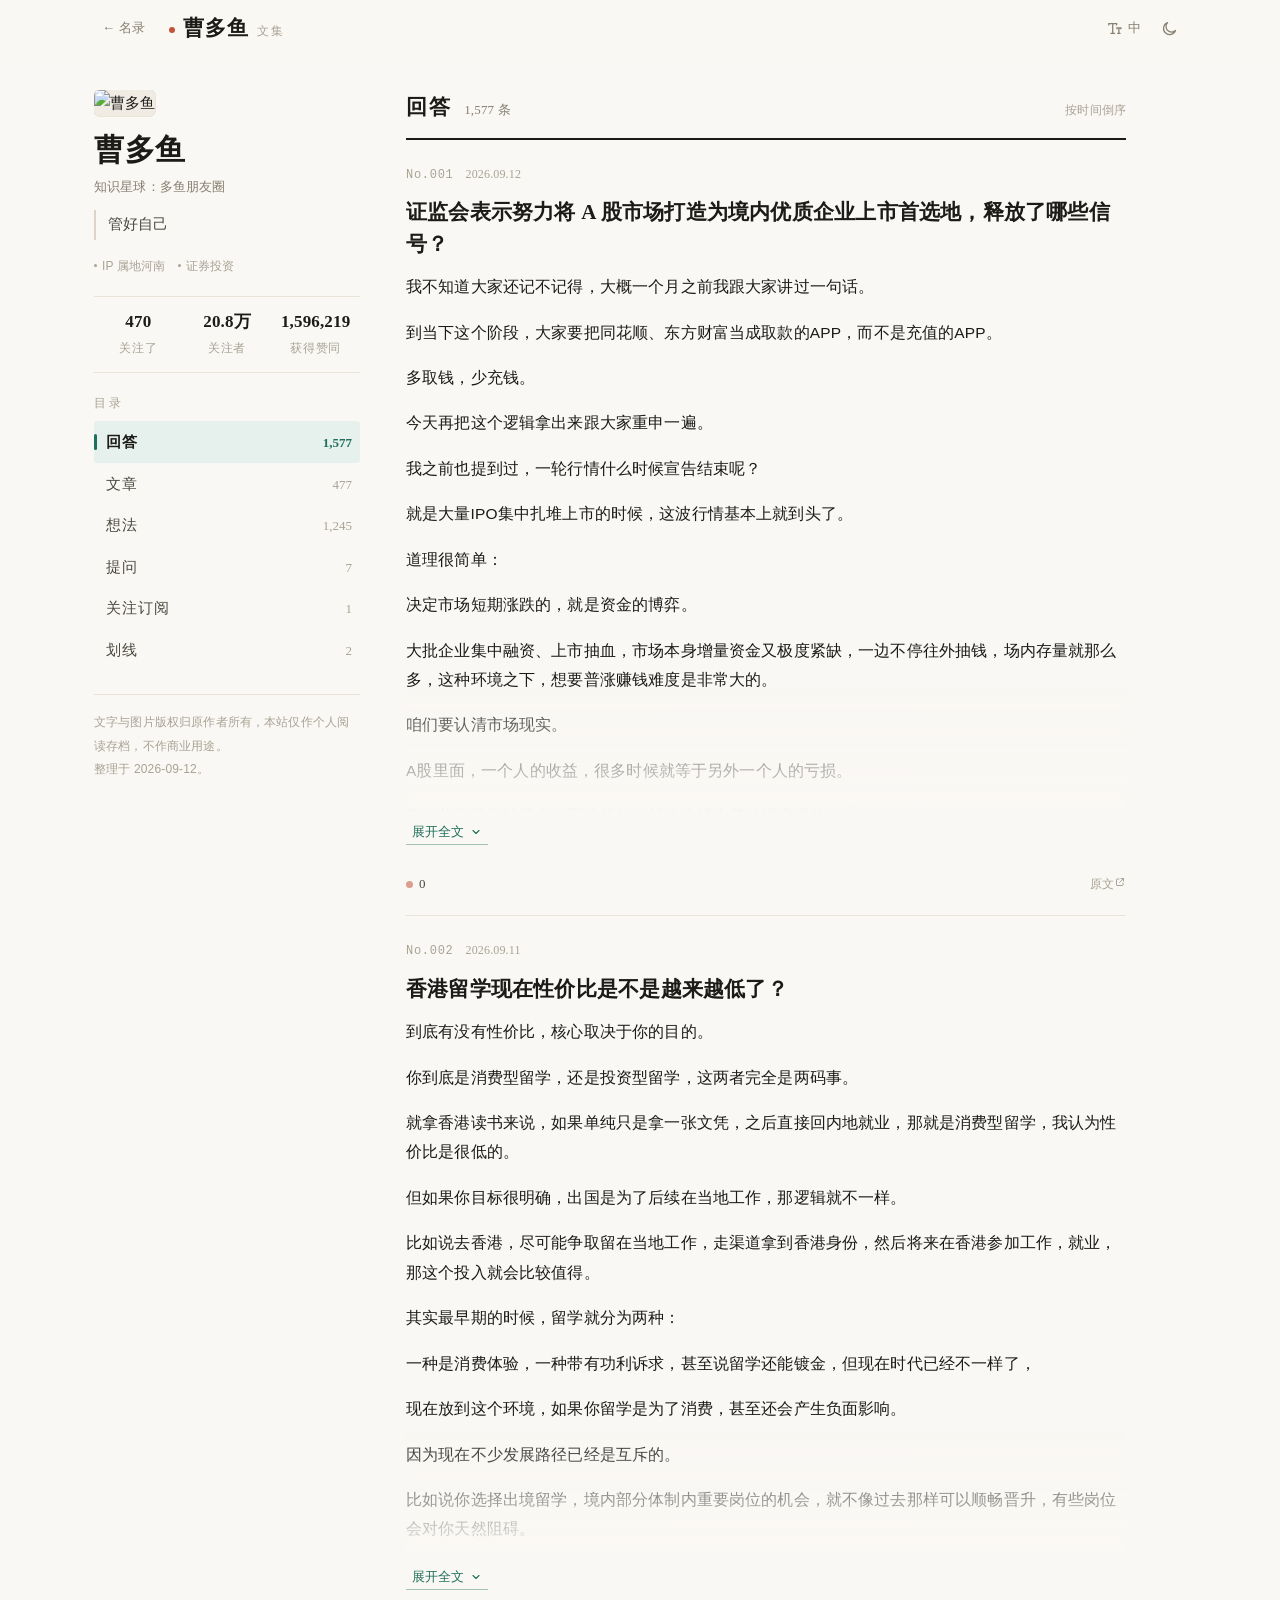
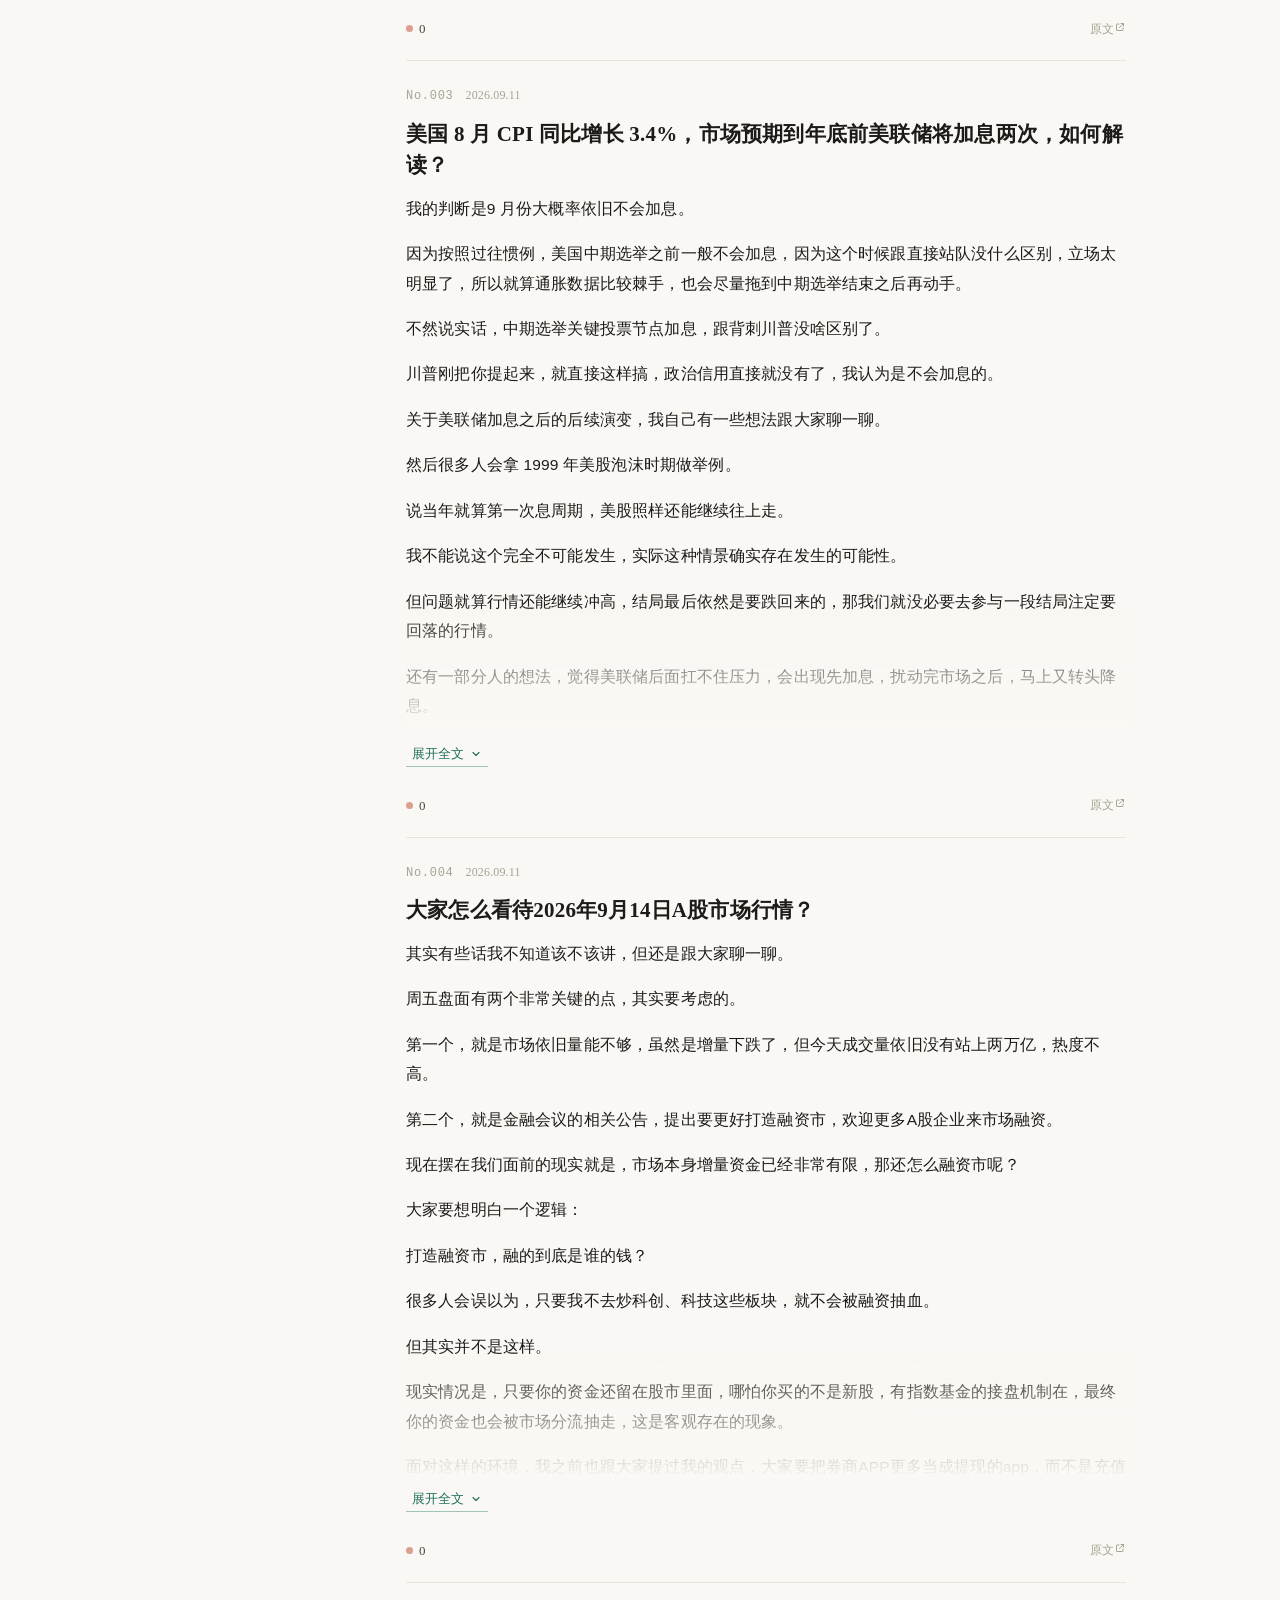
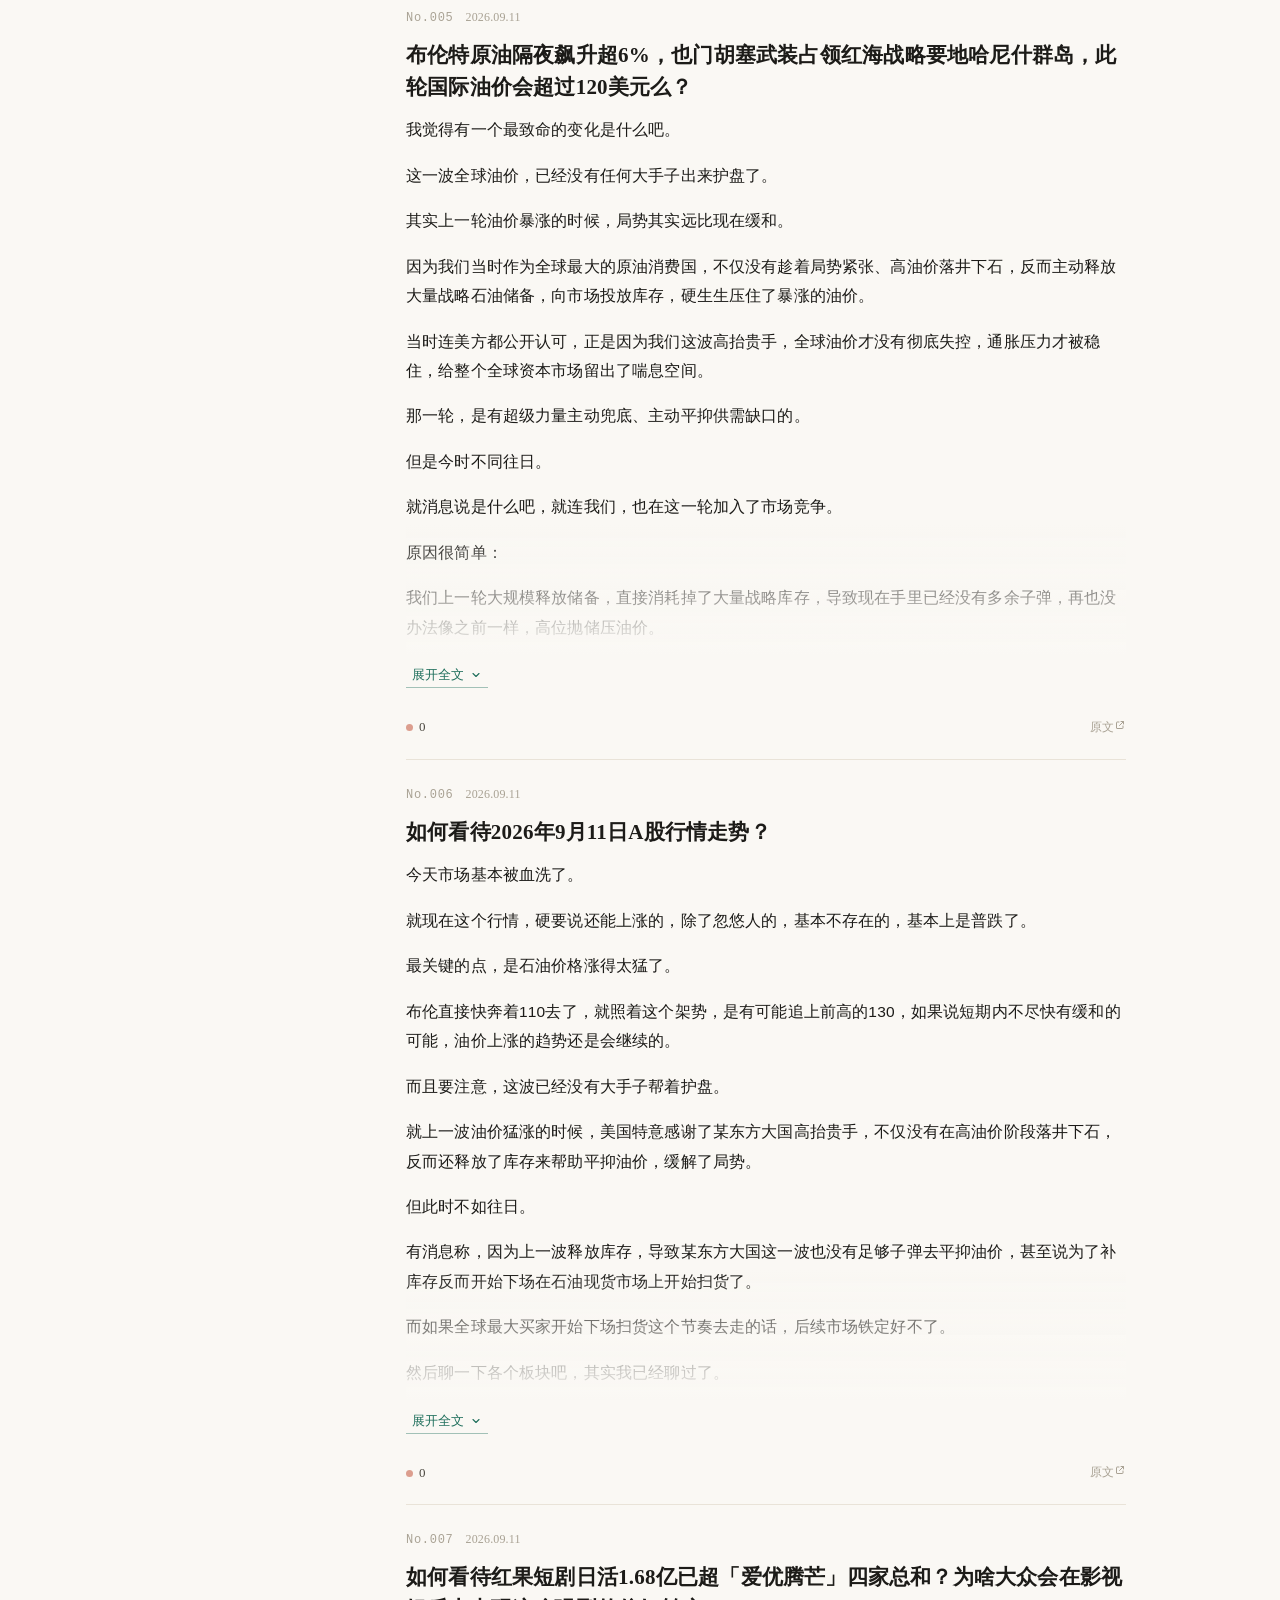
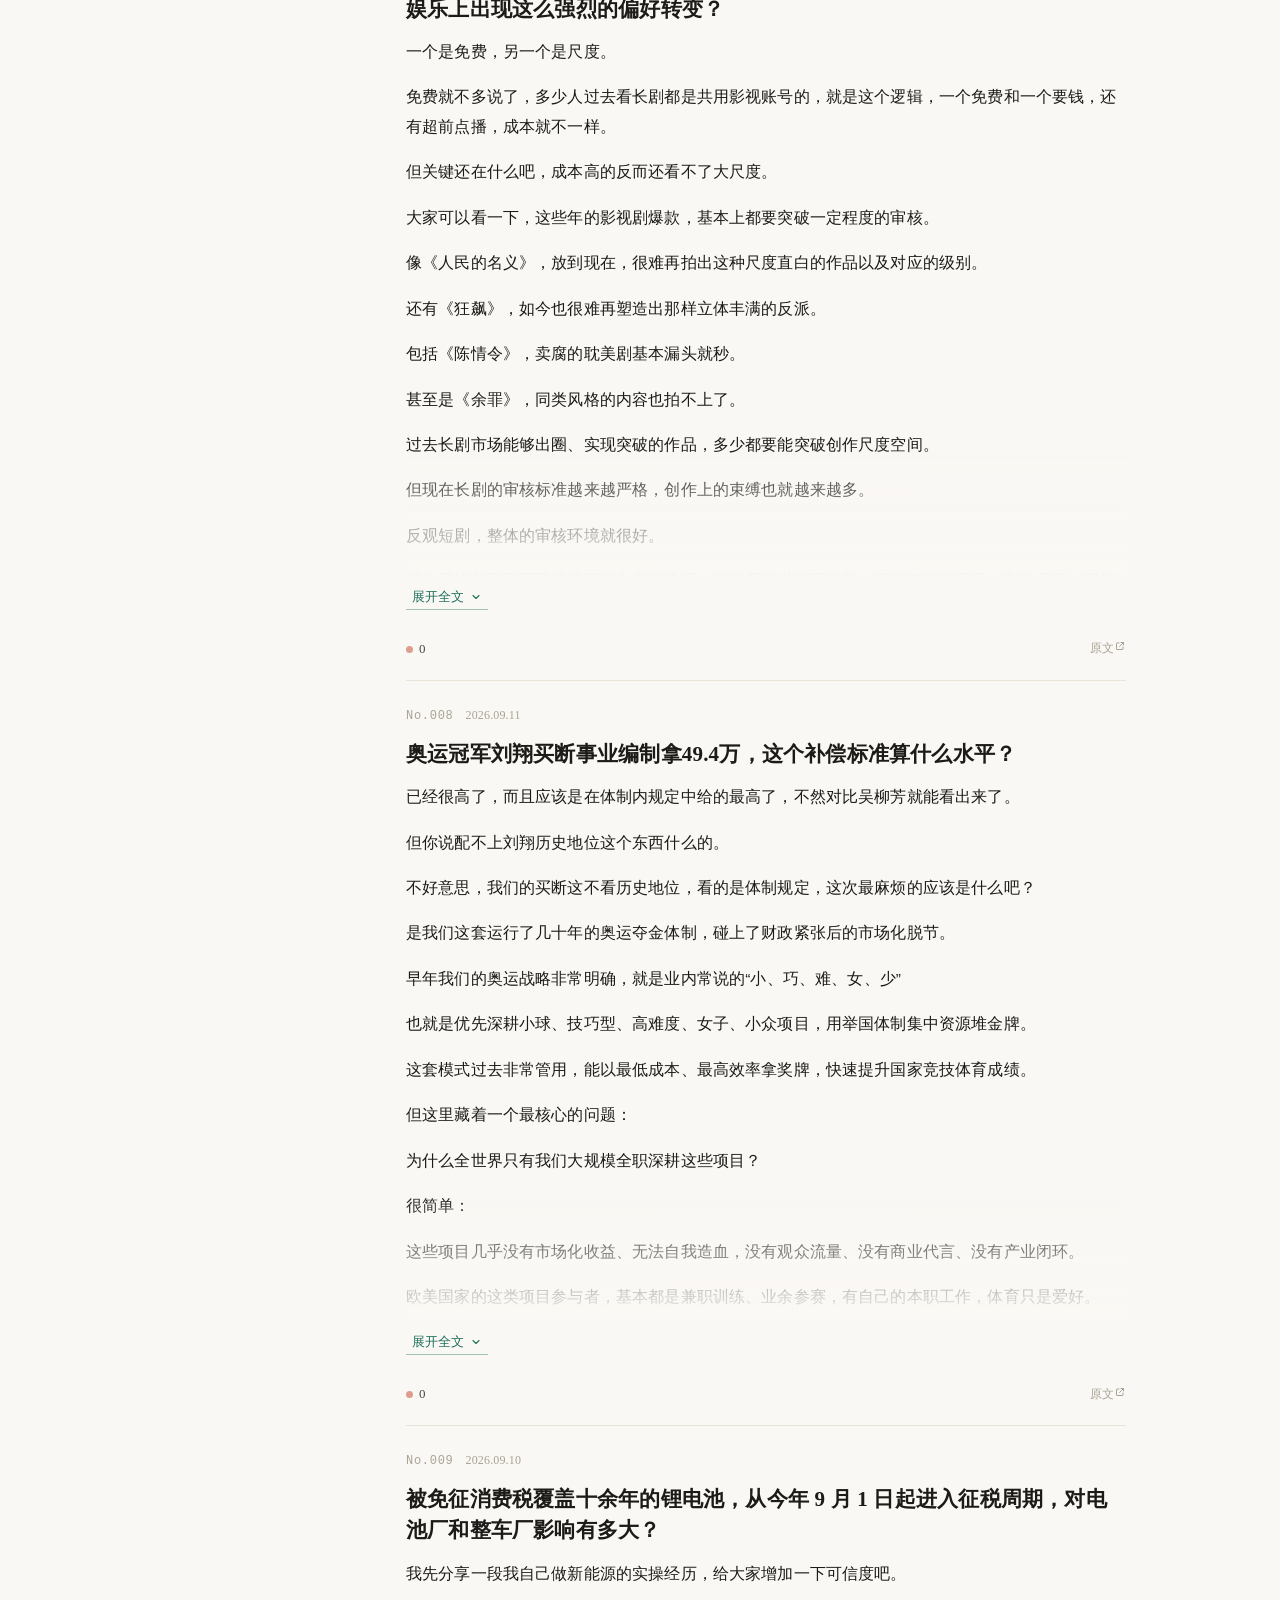
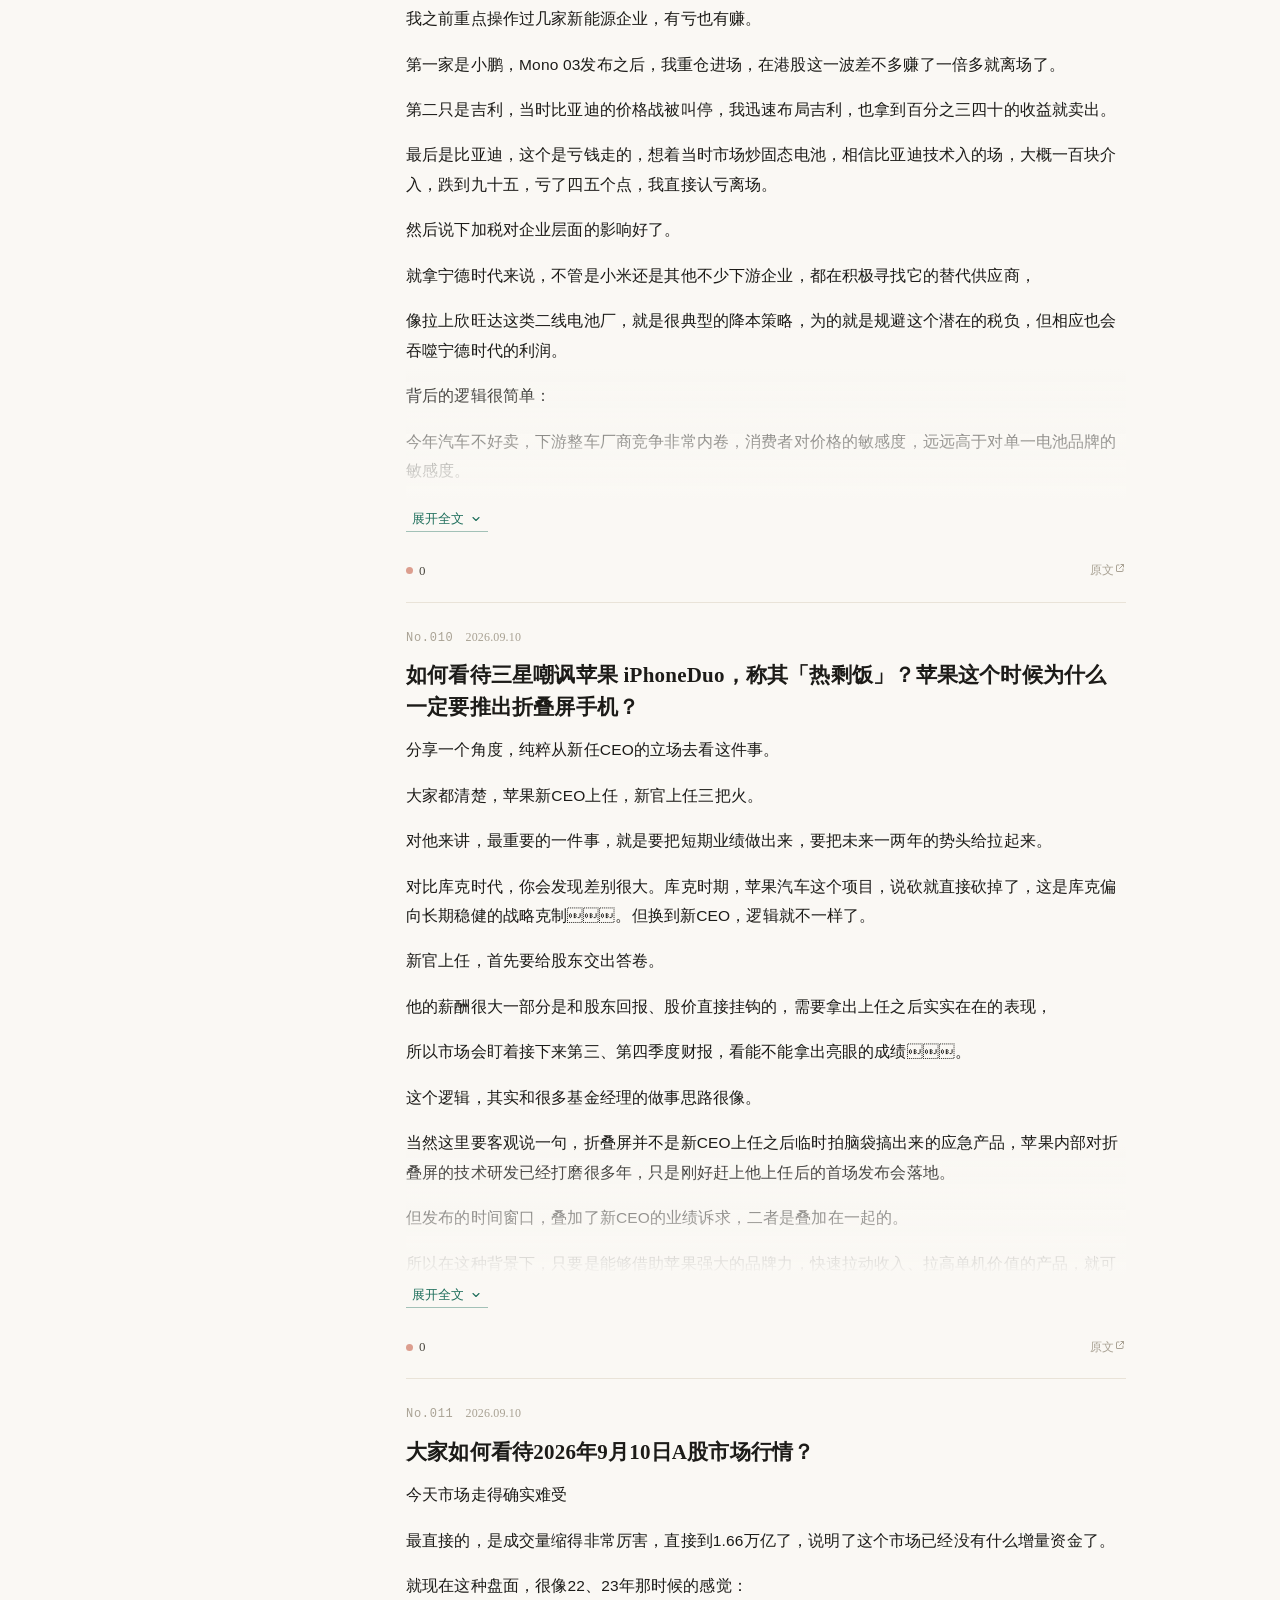
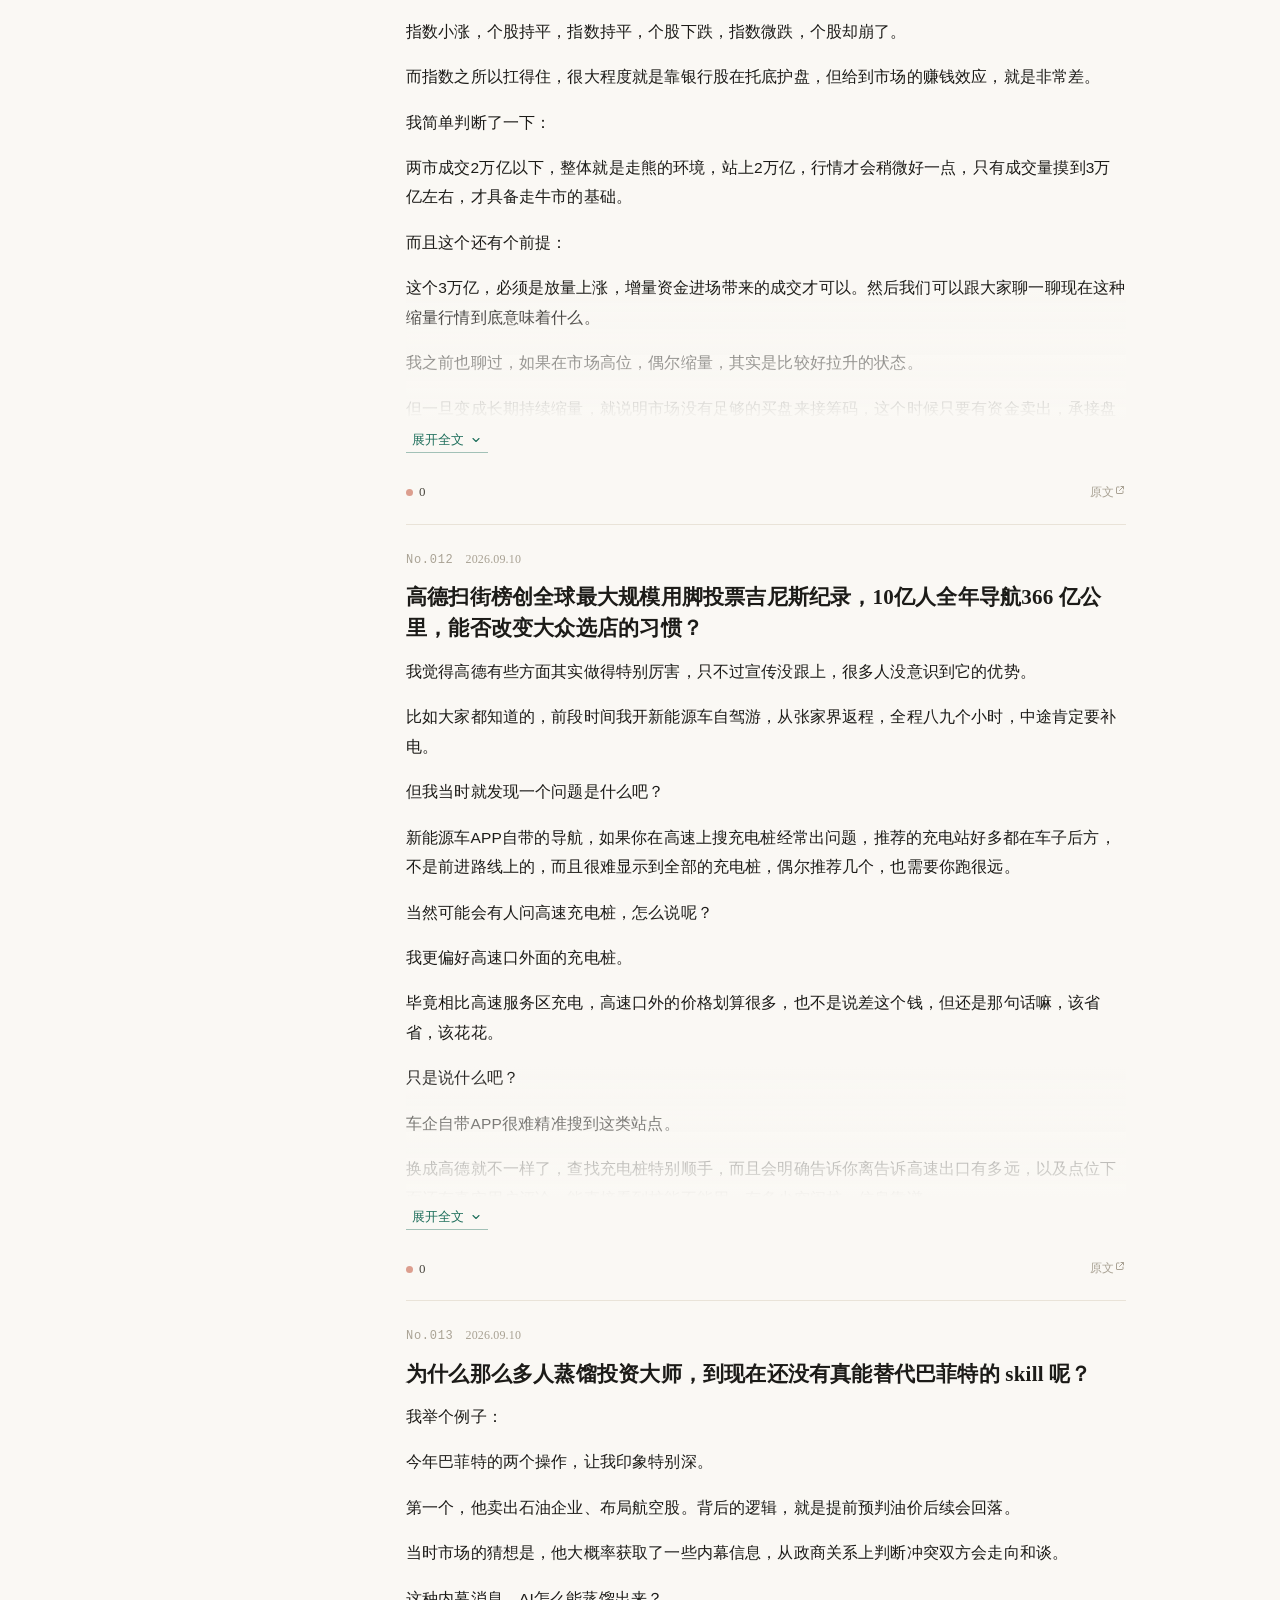
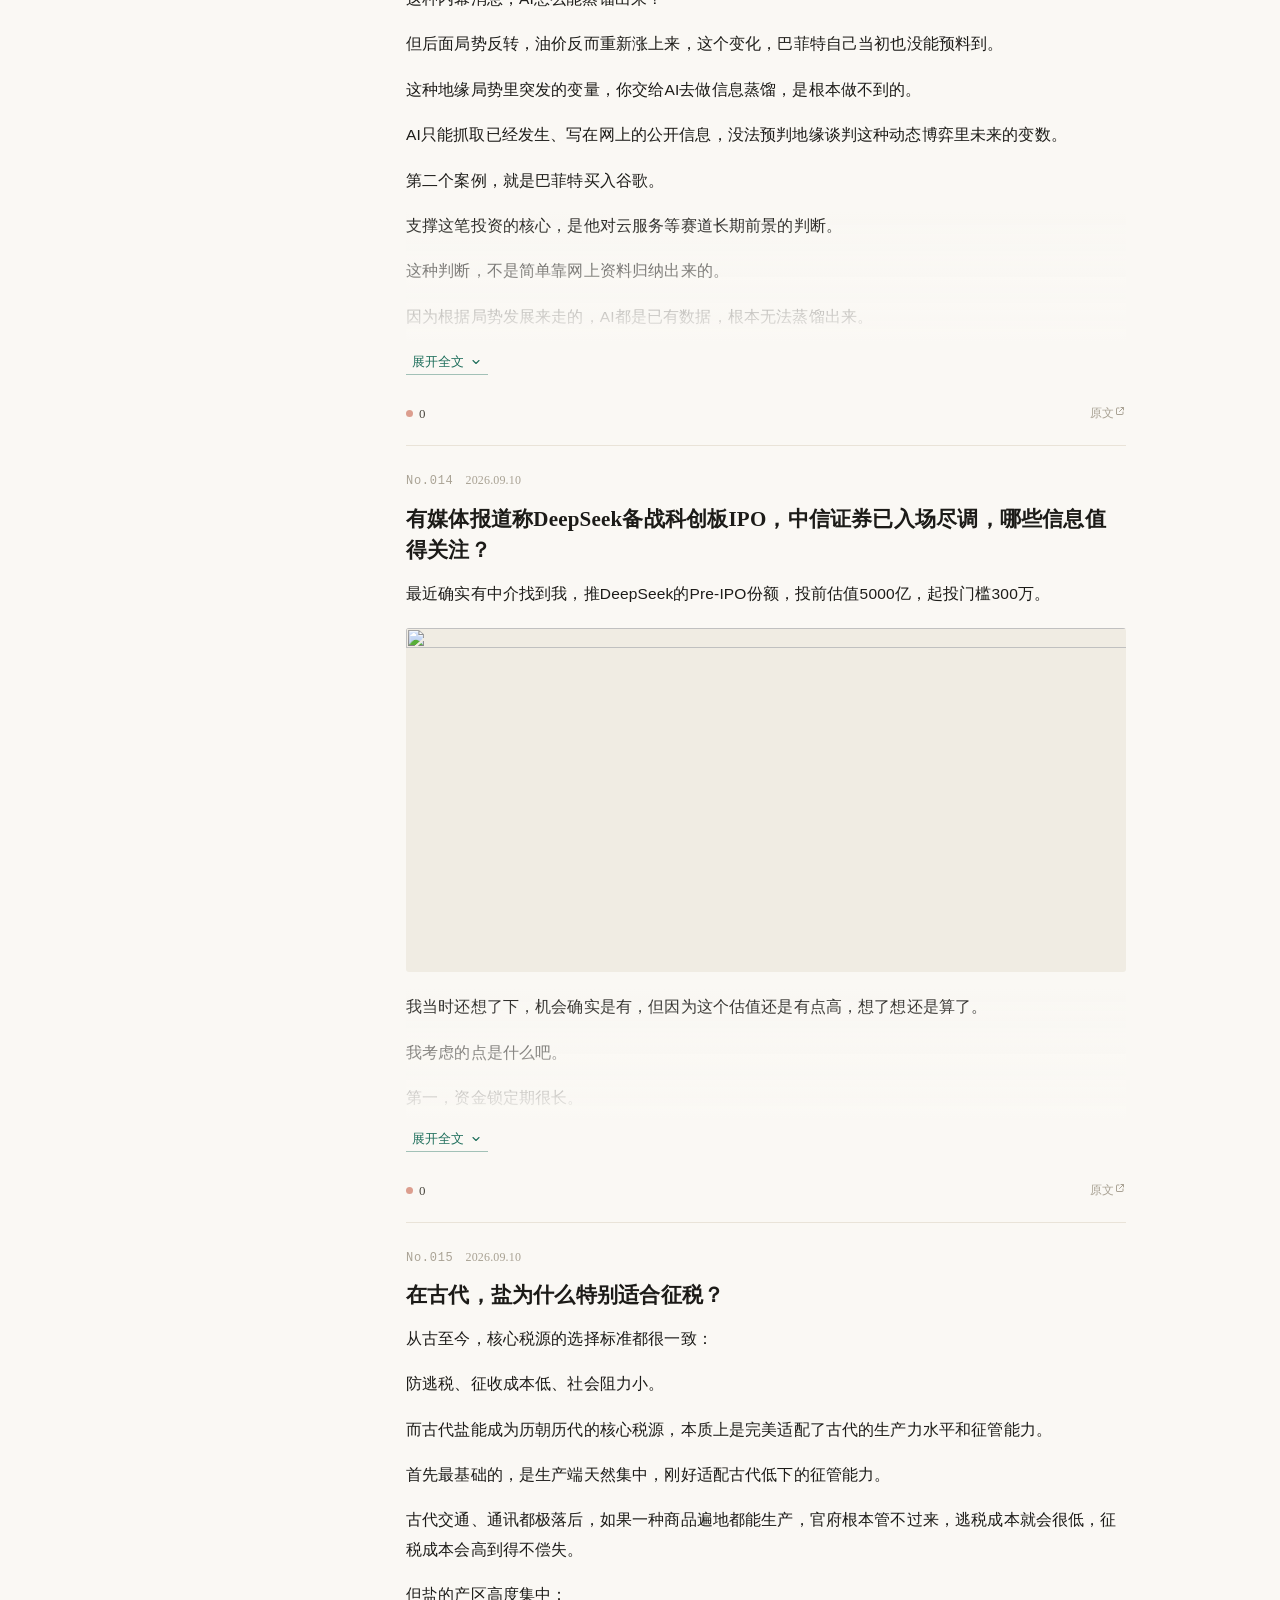
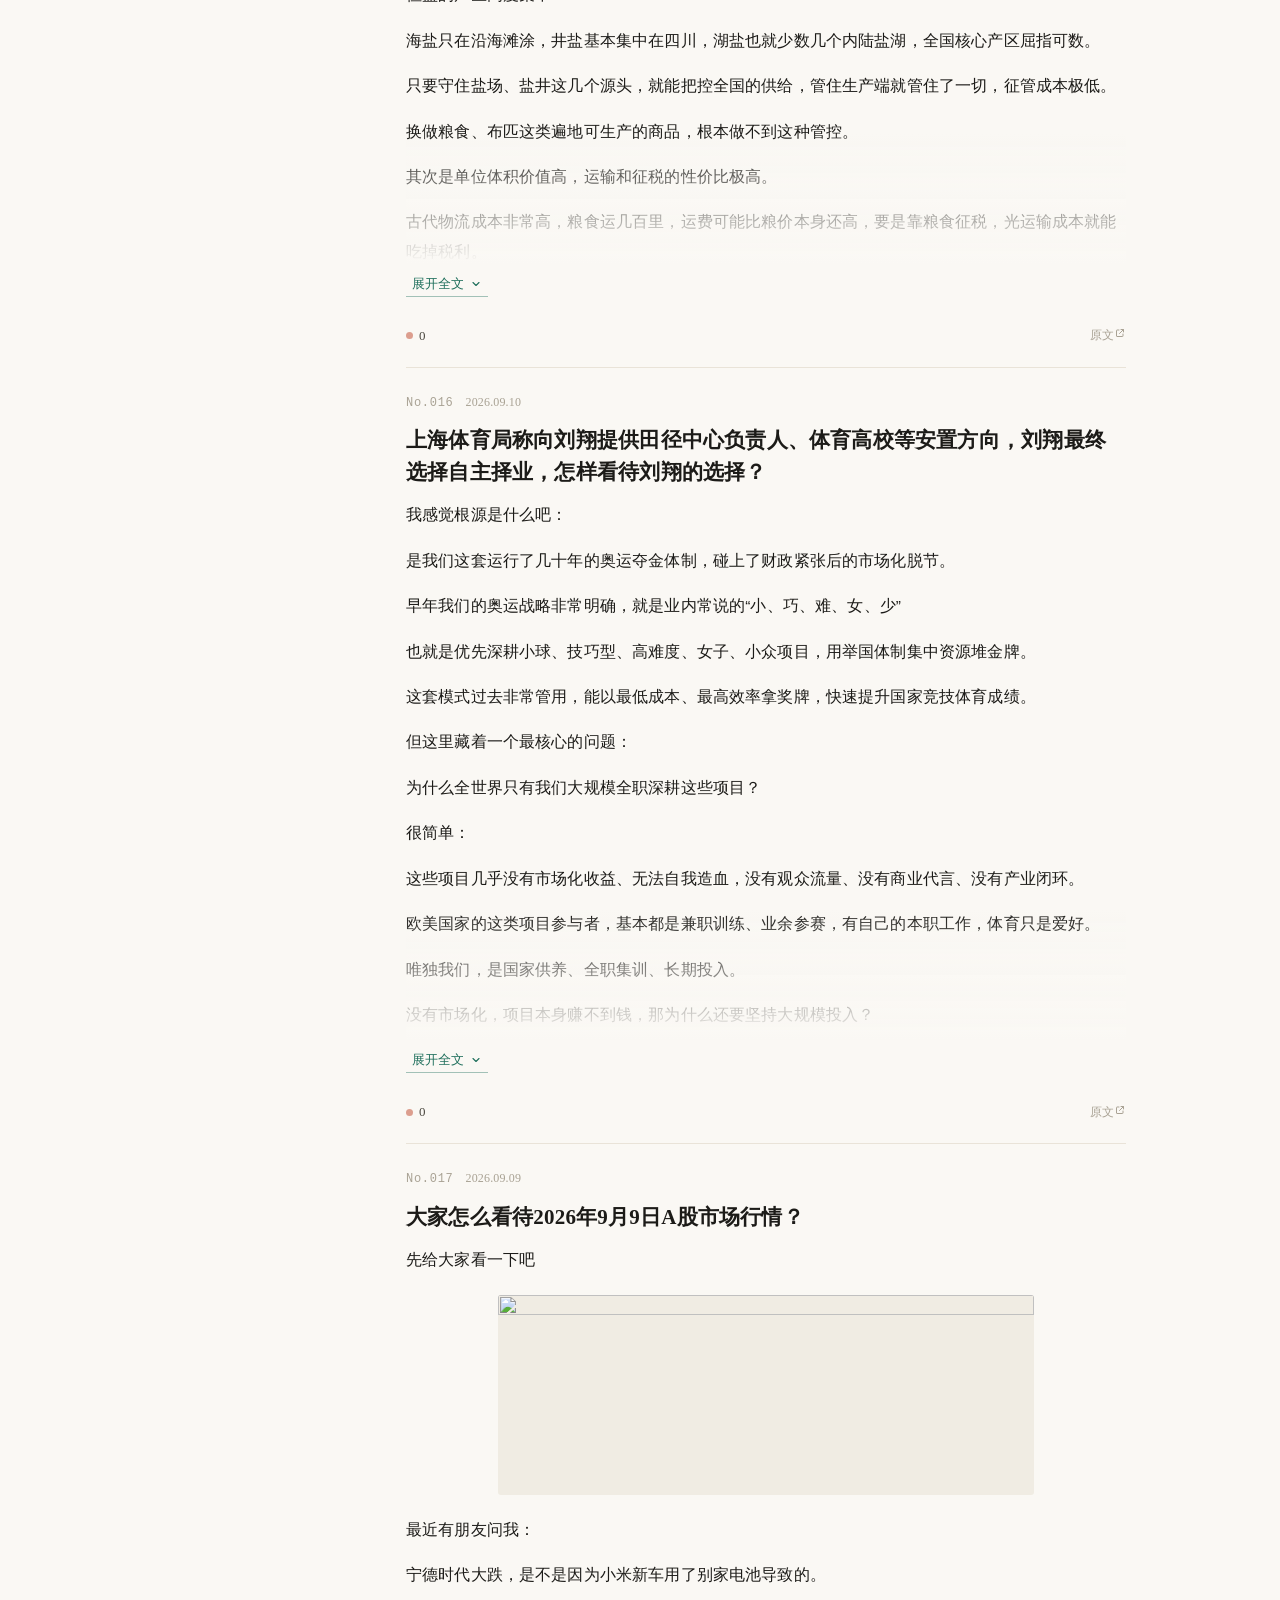
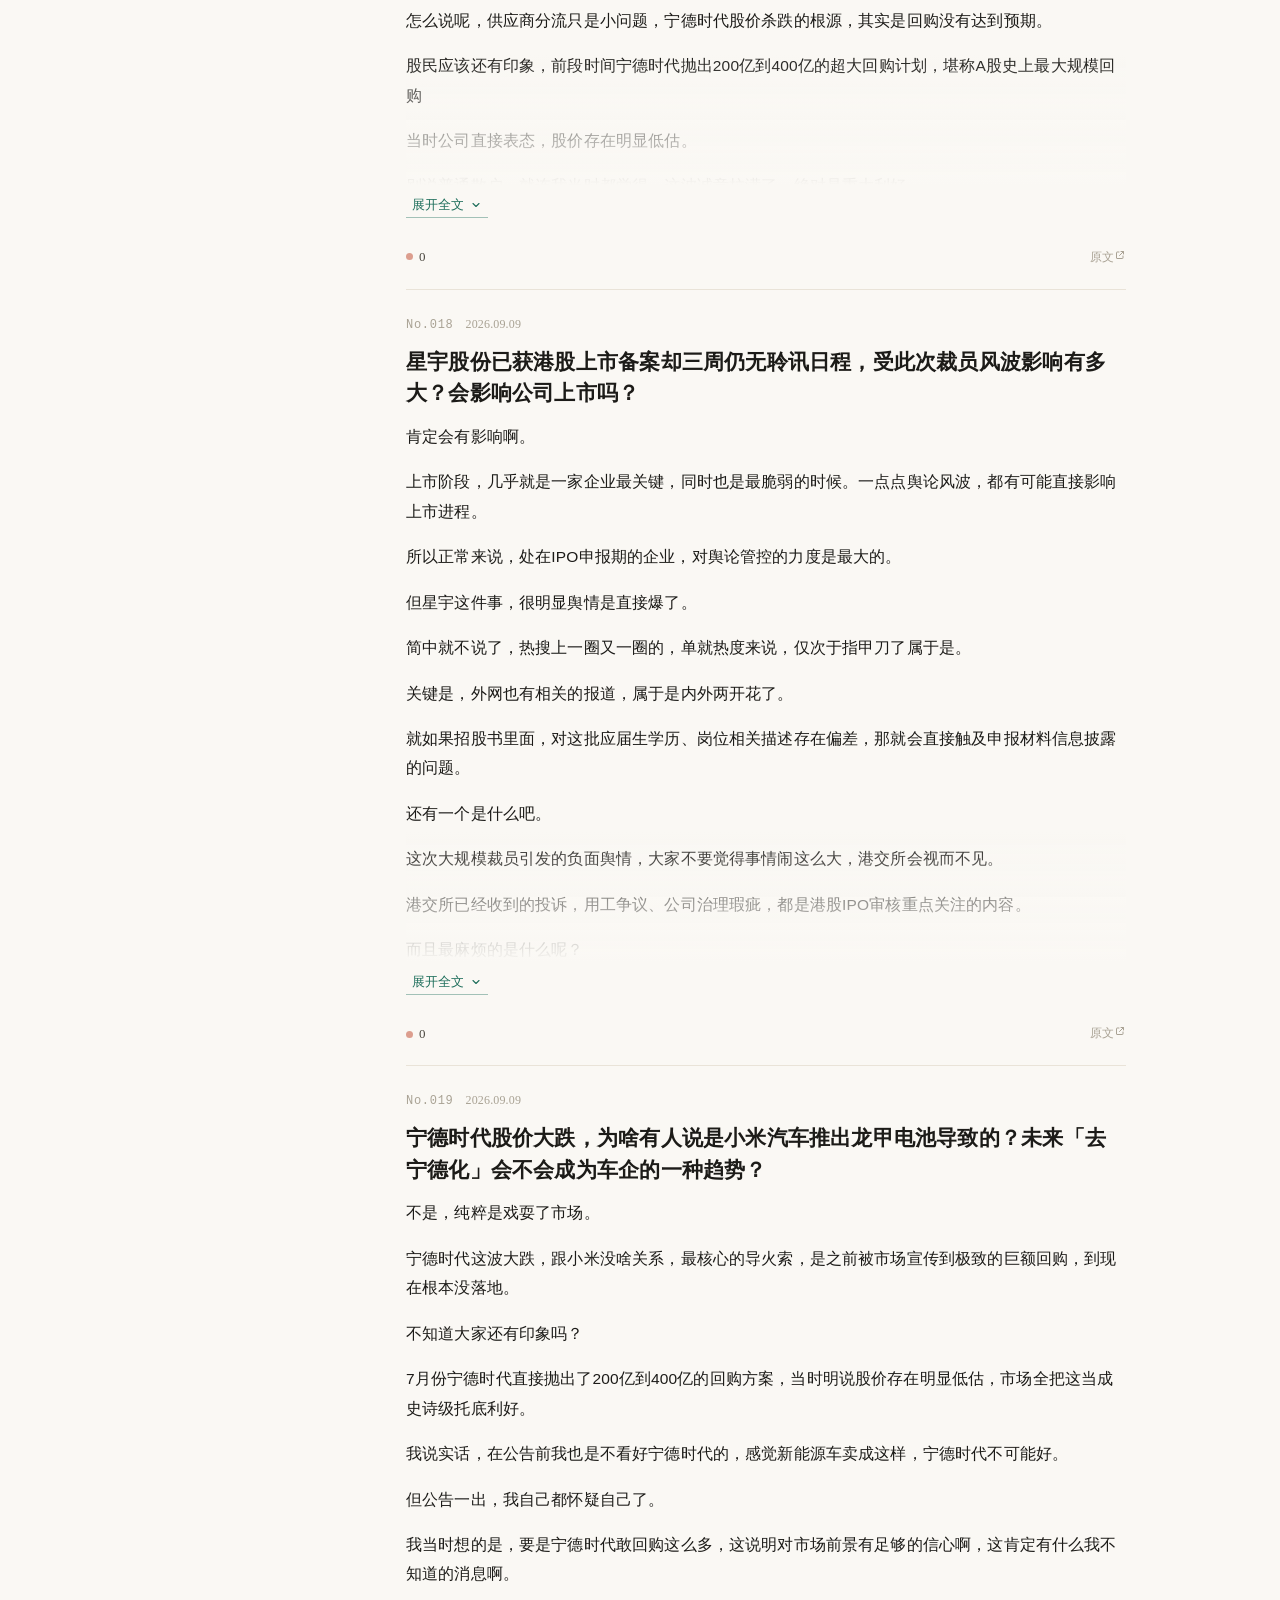
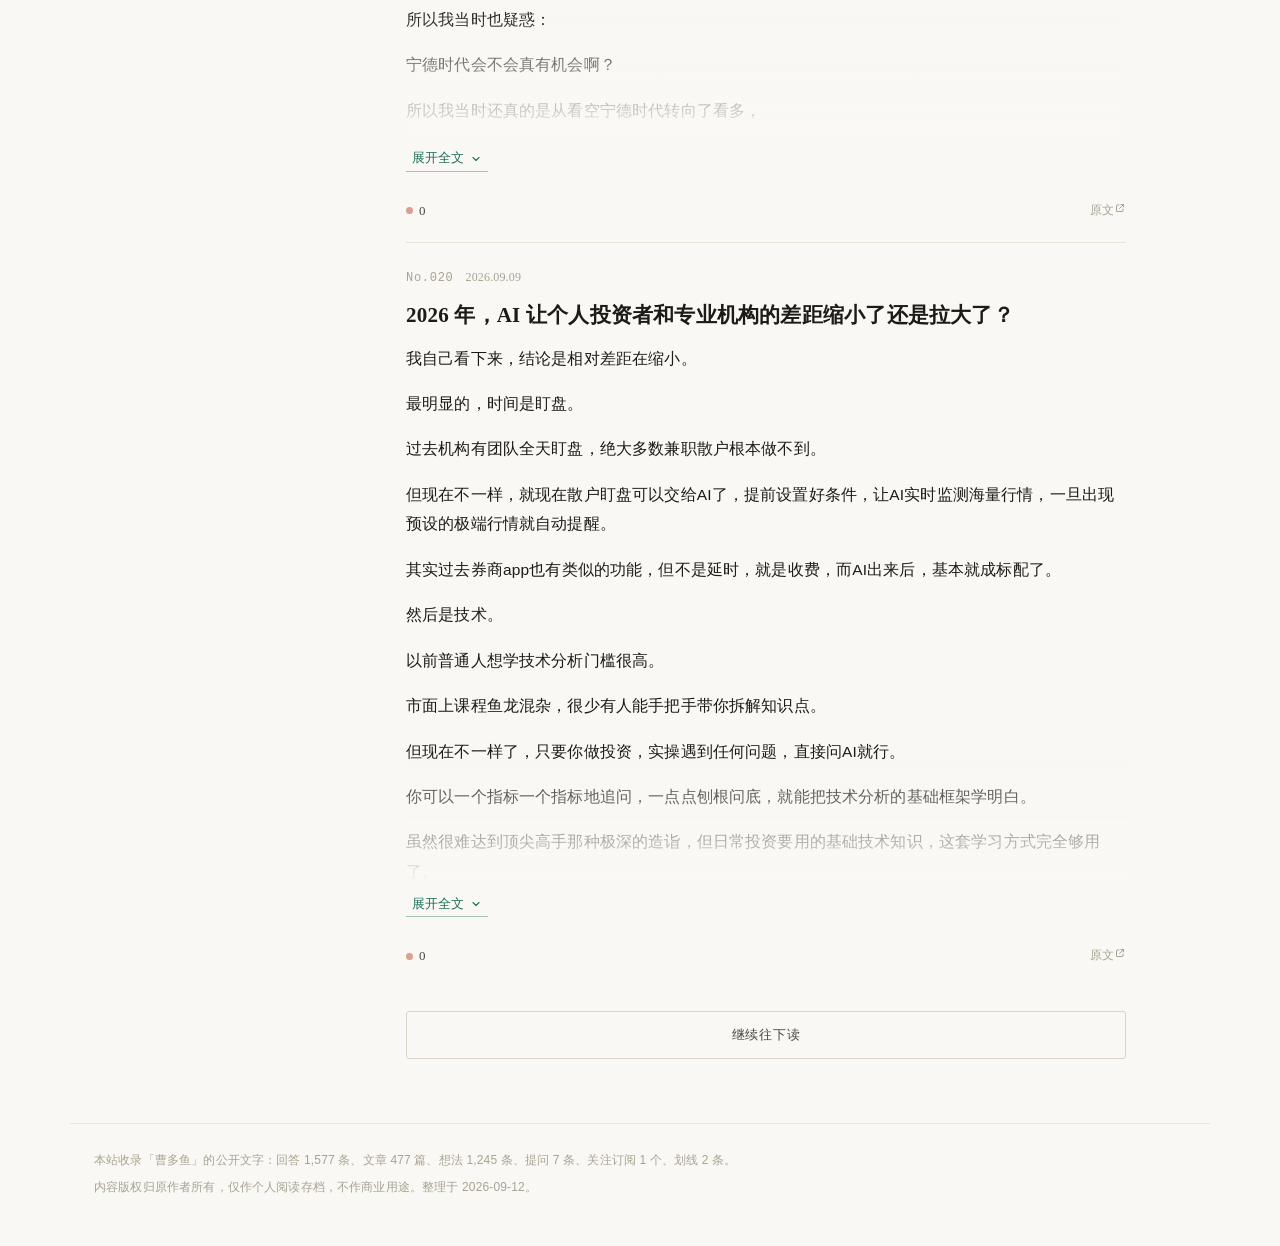
==== commit 87b1132d: "feat: 新增作者「曹多鱼」（回答 1577 / 文章 477 / 想法 1245）+ 空栏目自动隐藏" ====
--- a/person.html
+++ b/person.html
@@ -58,6 +58,6 @@
   </div>
 </noscript>
 
-<script src="assets/app.js?v=2c0d1674"></script>
+<script src="assets/app.js?v=854c7b8e"></script>
 </body>
 </html>
